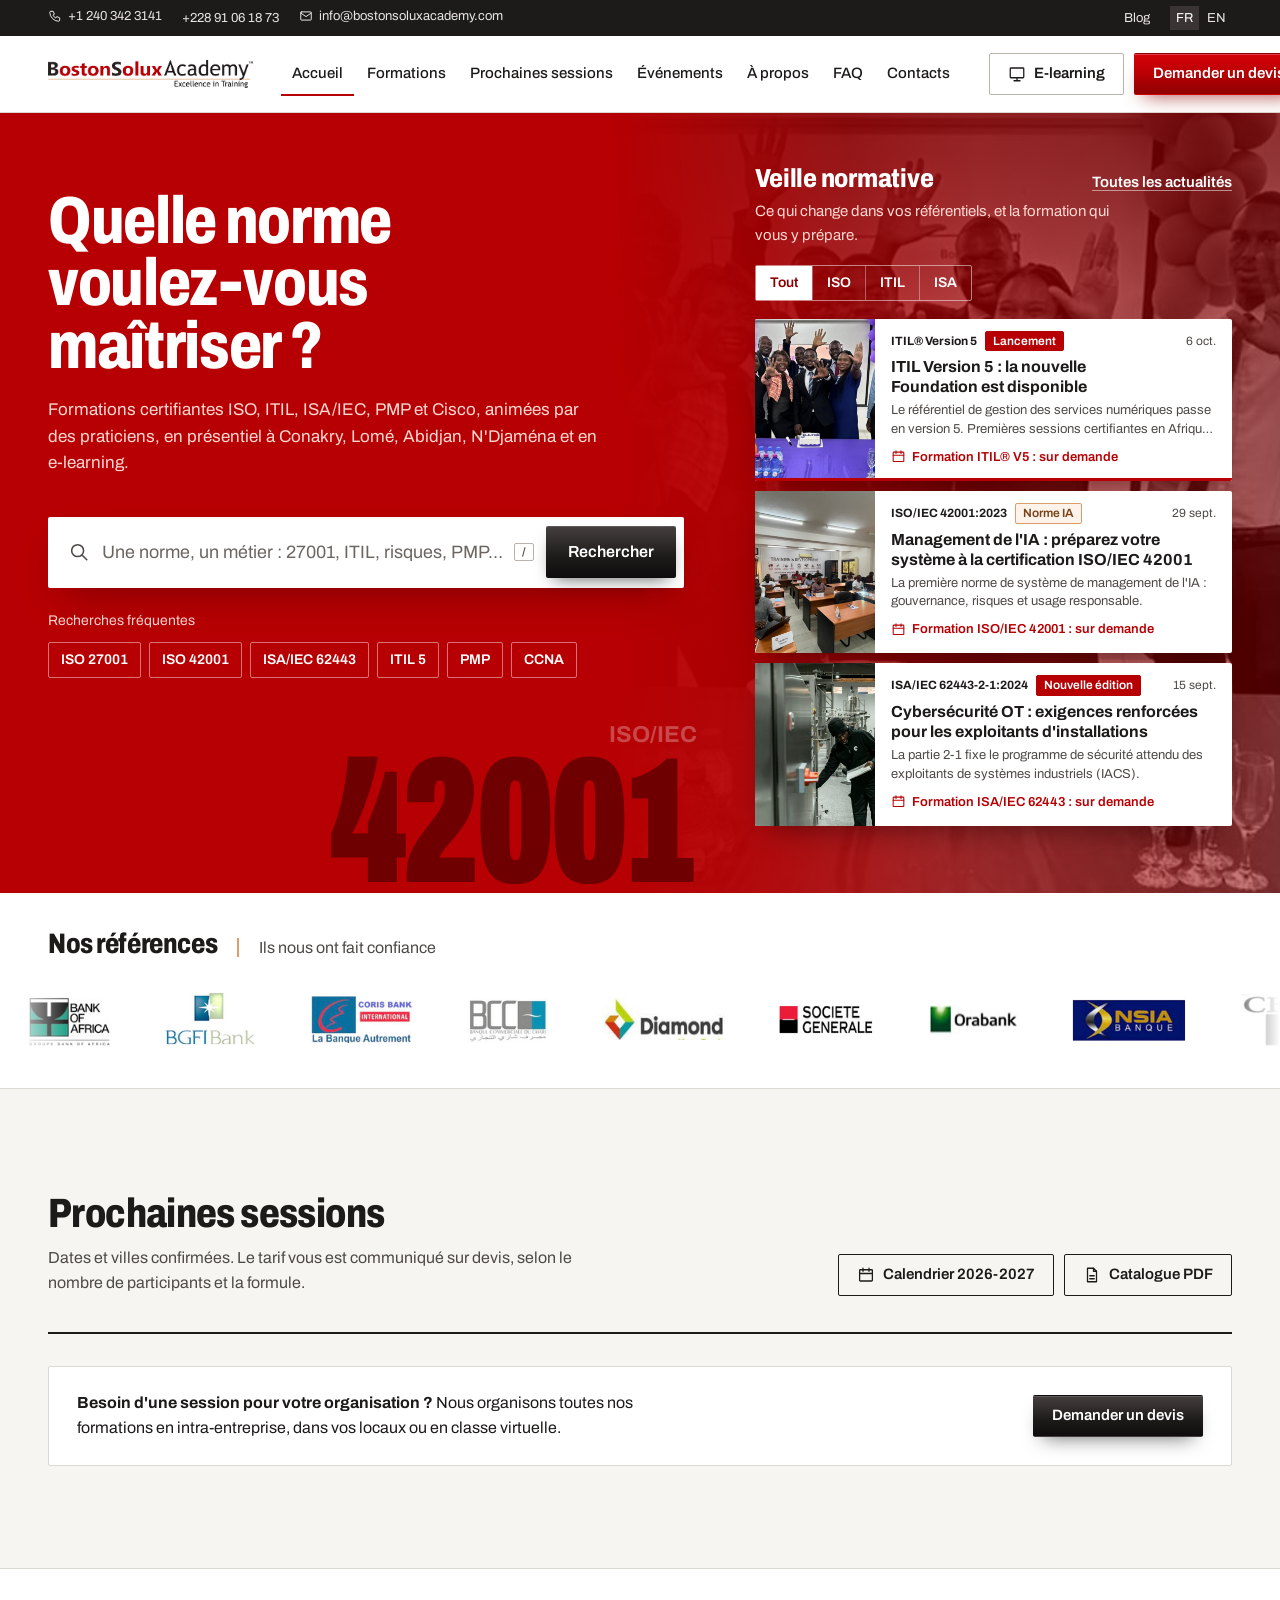
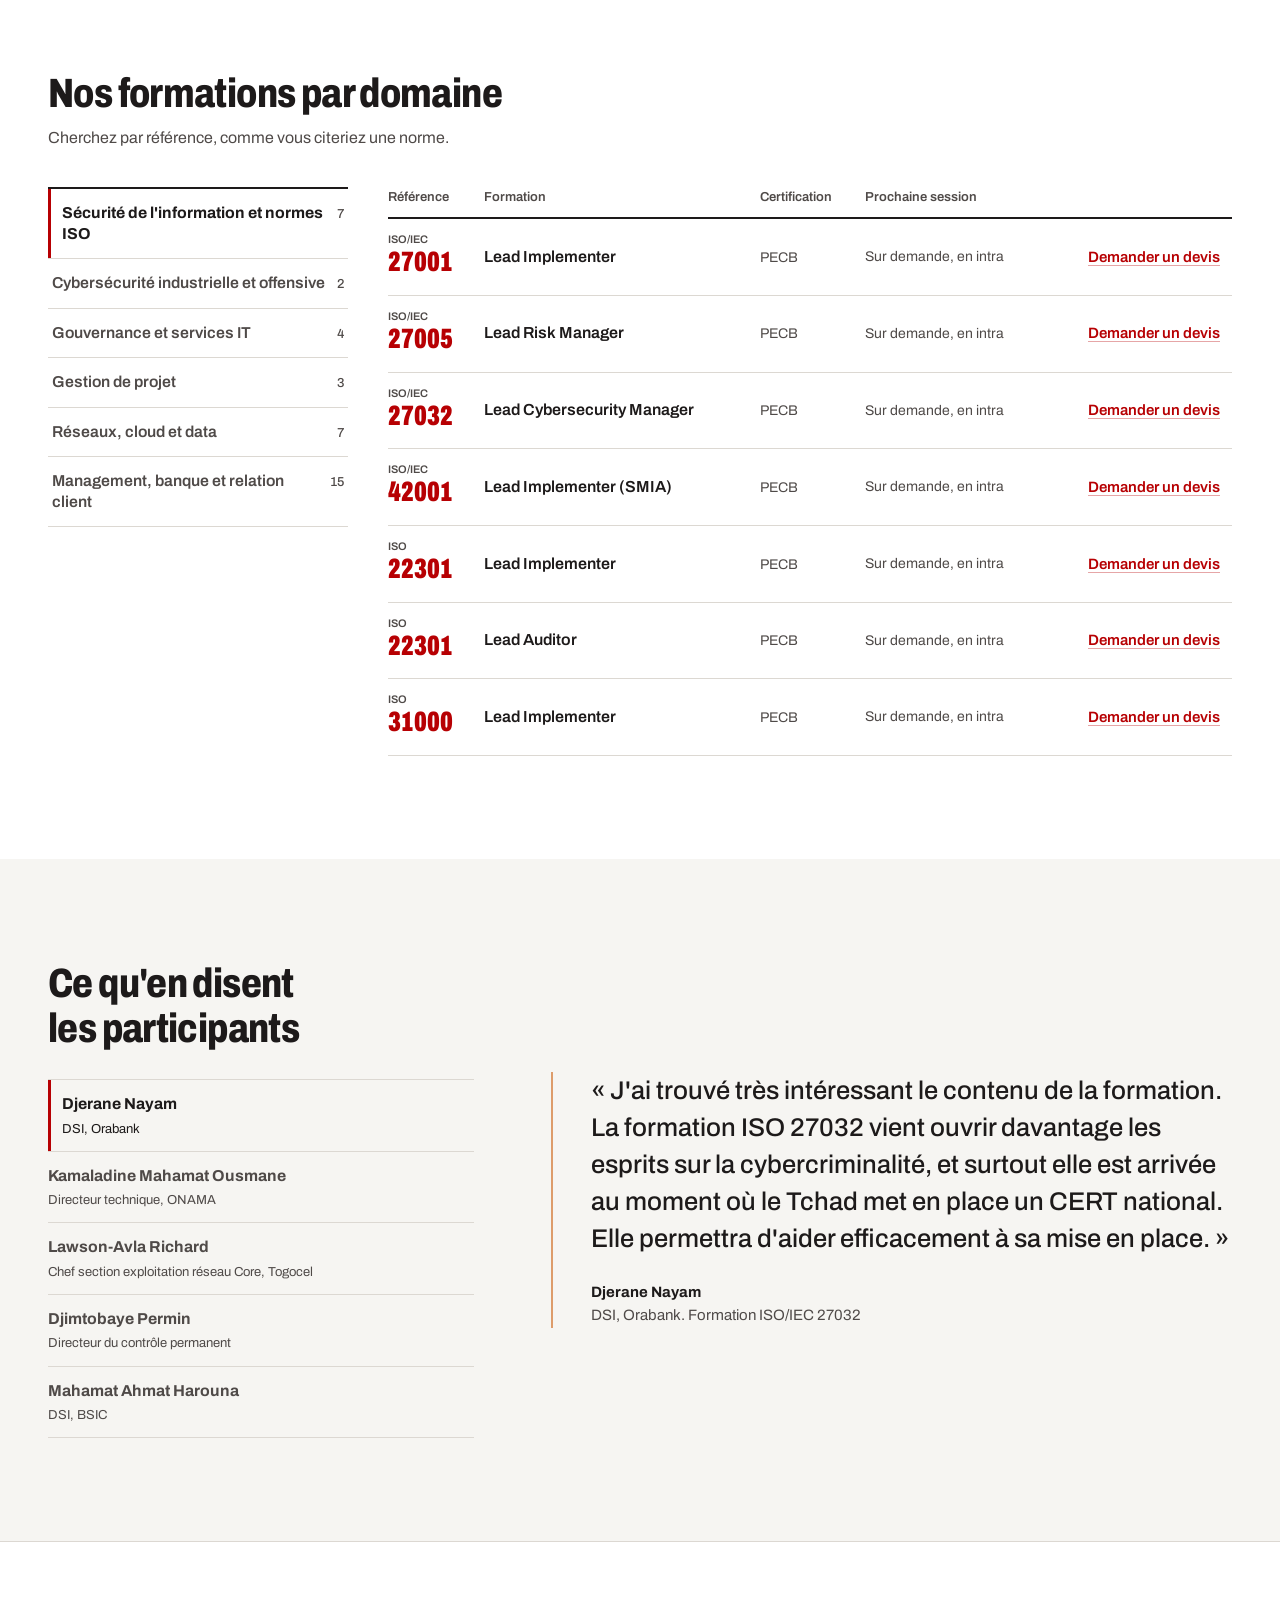
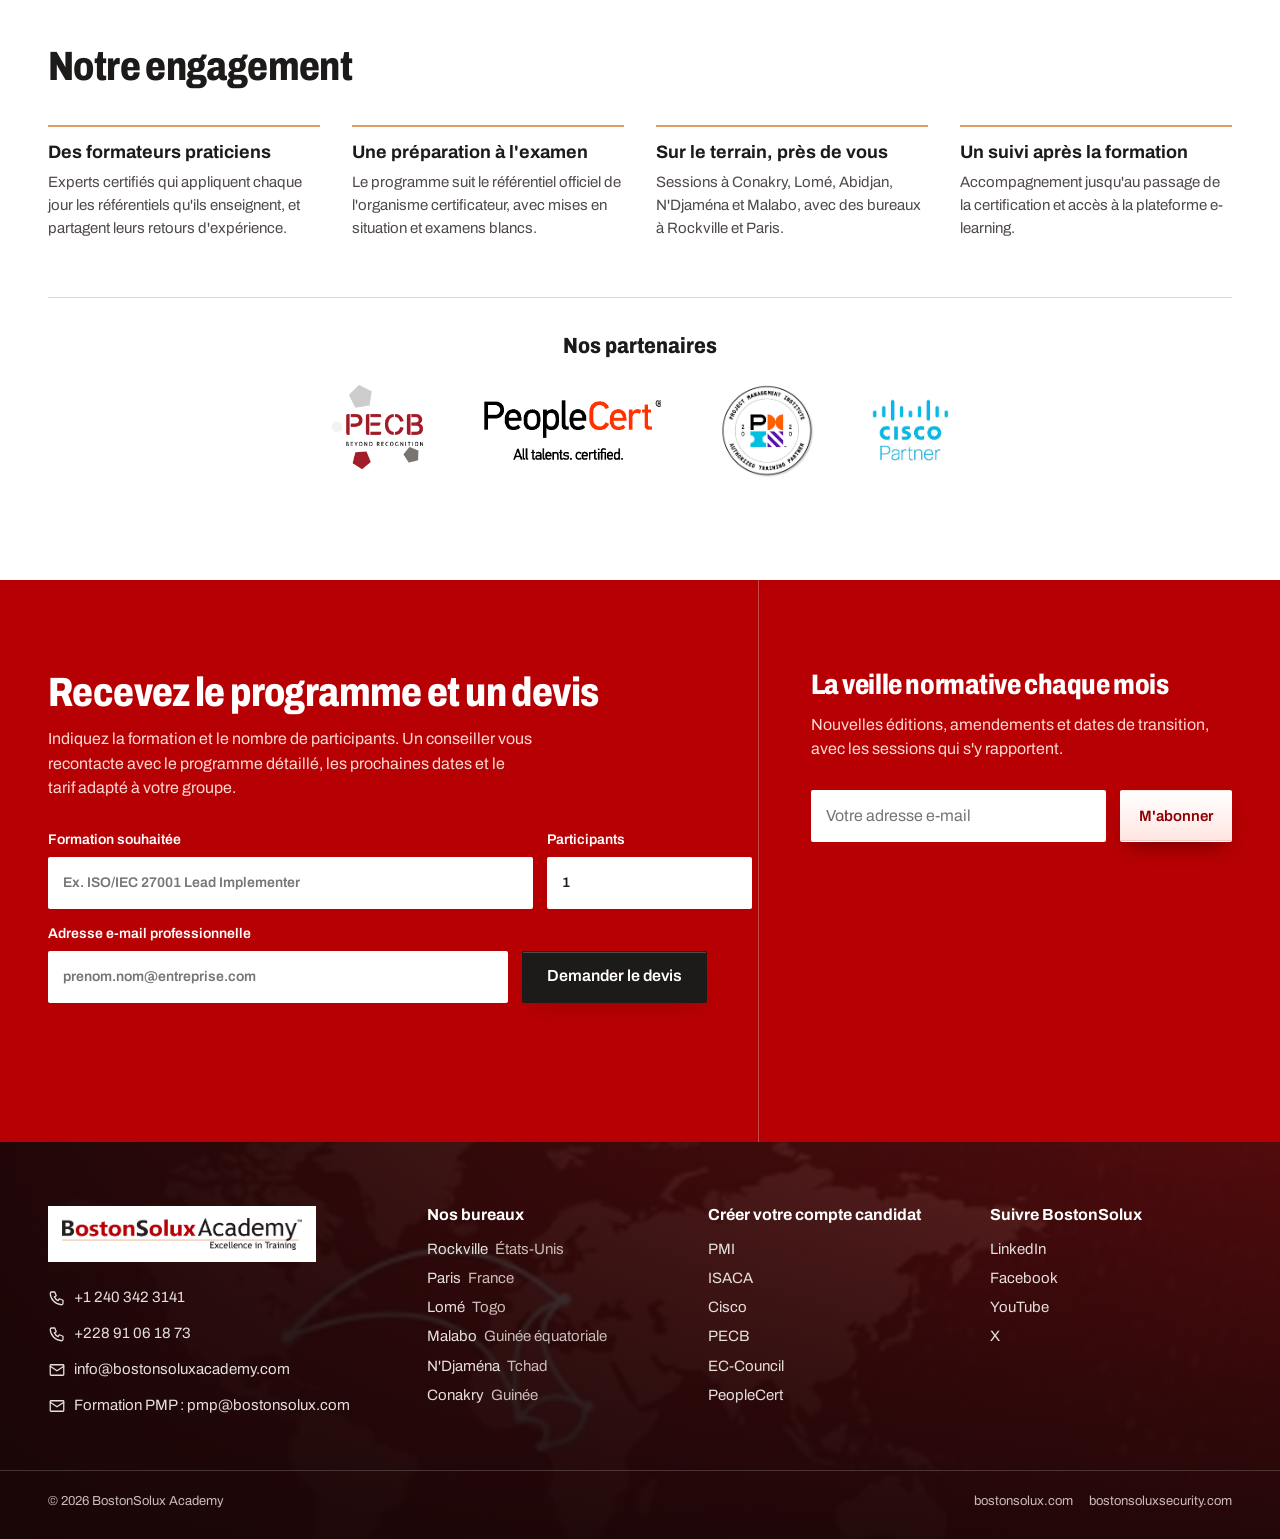
==== maquette/index.html @ f1ab89e7 "Premier commit" ====
<!doctype html>
<html lang="fr">
<head>
  <meta charset="utf-8">
  <meta name="viewport" content="width=device-width, initial-scale=1">
  <title>BostonSolux Academy | Formations certifiantes ISO, ITIL, ISA/IEC, PMP</title>
  <meta name="description" content="Formations certifiantes ISO, ITIL, ISA/IEC 62443, PMP et Cisco en présentiel à Conakry, Lomé, Abidjan, N'Djaména et en e-learning.">
  <link rel="preload" href="fonts/archivo-latin.woff2" as="font" type="font/woff2" crossorigin>
  <link rel="stylesheet" href="styles.css">
</head>
<body>
  <a class="skip" href="#contenu">Aller au contenu</a>

  <svg width="0" height="0" class="sr-only" aria-hidden="true">
    <symbol id="i-search" viewBox="0 0 24 24"><circle cx="10.5" cy="10.5" r="6.5"/><path d="m15.5 15.5 5 5"/></symbol>
    <symbol id="i-phone" viewBox="0 0 24 24"><path d="M5 4h4l2 5-2.5 1.5a11 11 0 0 0 5 5L15 13l5 2v4a2 2 0 0 1-2 2A16 16 0 0 1 3 6a2 2 0 0 1 2-2"/></symbol>
    <symbol id="i-mail" viewBox="0 0 24 24"><rect x="3" y="5" width="18" height="14" rx="1"/><path d="m3 7 9 6 9-6"/></symbol>
    <symbol id="i-pin" viewBox="0 0 24 24"><path d="M12 21s-7-6.2-7-11.5a7 7 0 0 1 14 0C19 14.8 12 21 12 21z"/><circle cx="12" cy="9.5" r="2.5"/></symbol>
    <symbol id="i-cal" viewBox="0 0 24 24"><rect x="3.5" y="5" width="17" height="15" rx="1"/><path d="M3.5 10h17M8 3v4M16 3v4"/></symbol>
    <symbol id="i-arrow" viewBox="0 0 24 24"><path d="M5 12h14M13 6l6 6-6 6"/></symbol>
    <symbol id="i-menu" viewBox="0 0 24 24"><path d="M4 7h16M4 12h16M4 17h16"/></symbol>
    <symbol id="i-close" viewBox="0 0 24 24"><path d="m6 6 12 12M18 6 6 18"/></symbol>
    <symbol id="i-file" viewBox="0 0 24 24"><path d="M6 3h8l4 4v14H6z"/><path d="M14 3v4h4M9 13h6M9 17h6"/></symbol>
    <symbol id="i-play" viewBox="0 0 24 24"><rect x="3" y="4" width="18" height="13" rx="1"/><path d="M8 21h8M12 17v4"/></symbol>
  </svg>

  <!-- Barre utilitaire -->
  <div class="utility">
    <div class="wrap utility__in">
      <ul class="utility__contacts">
        <li><a href="tel:+12403423141"><svg class="ic"><use href="#i-phone"/></svg>+1 240 342 3141</a></li>
        <li><a href="tel:+22891061873">+228 91 06 18 73</a></li>
        <li class="hide-sm"><a href="mailto:info@bostonsoluxacademy.com"><svg class="ic"><use href="#i-mail"/></svg>info@bostonsoluxacademy.com</a></li>
      </ul>
      <ul class="utility__links">
        <li><a href="https://bostonsoluxacademy.com/">Blog</a></li>
        <li class="lang"><a href="#" aria-current="true">FR</a><a href="#">EN</a></li>
      </ul>
    </div>
  </div>

  <!-- Navigation -->
  <header class="nav" id="nav">
    <div class="wrap nav__in">
      <a class="nav__logo" href="#"><img src="logo-bs-academy.png" alt="BostonSolux Academy, Excellence in Training" width="1114" height="150"></a>
      <nav aria-label="Navigation principale">
        <ul class="nav__menu" id="menu">
          <li><a href="#" aria-current="page">Accueil</a></li>
          <li><a href="#catalogue">Formations</a></li>
          <li><a href="#sessions">Prochaines sessions</a></li>
          <li><a href="#">Événements</a></li>
          <li><a href="#">À propos</a></li>
          <li><a href="#">FAQ</a></li>
          <li><a href="#contact">Contacts</a></li>
          <li class="nav__menu-extra"><a href="#">Plateforme e-learning</a></li>
        </ul>
      </nav>
      <div class="nav__actions">
        <a class="btn btn--ghost hide-md" href="#"><svg class="ic"><use href="#i-play"/></svg>E-learning</a>
        <a class="btn btn--red" href="#devis">Demander un devis</a>
        <button class="nav__burger" type="button" aria-expanded="false" aria-controls="menu" aria-label="Ouvrir le menu">
          <svg class="ic ic--lg"><use href="#i-menu"/></svg>
        </button>
      </div>
    </div>
  </header>

  <main id="contenu">
    <!-- En-tête : recherche + veille normative -->
    <section class="hero" aria-label="Rechercher une formation et actualités des normes">
      <div class="hero__search">
        <div class="hero__search-in">
          <h1>Quelle norme voulez‑vous maîtriser&nbsp;?</h1>
          <p class="hero__lede">Formations certifiantes ISO, ITIL, ISA/IEC, PMP et Cisco, animées par des praticiens, en présentiel à Conakry, Lomé, Abidjan, N'Djaména et en e-learning.</p>

          <form class="search" id="search" role="search" autocomplete="off">
            <label class="sr-only" for="q">Rechercher une formation</label>
            <div class="search__field">
              <svg class="ic search__icon"><use href="#i-search"/></svg>
              <input id="q" name="q" type="search" placeholder="Une norme, un métier : 27001, ITIL, risques, PMP…"
                role="combobox" aria-expanded="false" aria-controls="results" aria-autocomplete="list">
              <kbd class="search__kbd hide-sm" aria-hidden="true">/</kbd>
              <button class="search__go" type="submit">Rechercher</button>
            </div>
            <div class="search__panel" id="results-panel" hidden>
              <p class="search__count" id="results-count" aria-live="polite"></p>
              <ul class="search__results" id="results" role="listbox" aria-label="Formations correspondantes"></ul>
            </div>
          </form>

          <div class="hero__chips">
            <p id="chips-label">Recherches fréquentes</p>
            <ul aria-labelledby="chips-label">
              <li><button type="button" data-q="27001">ISO 27001</button></li>
              <li><button type="button" data-q="42001">ISO 42001</button></li>
              <li><button type="button" data-q="62443">ISA/IEC 62443</button></li>
              <li><button type="button" data-q="ITIL">ITIL 5</button></li>
              <li><button type="button" data-q="PMP">PMP</button></li>
              <li><button type="button" data-q="CCNA">CCNA</button></li>
            </ul>
          </div>
        </div>
        <div class="hero__ref" aria-hidden="true">
          <span class="hero__ref-pre" id="ref-pre">ISO/IEC</span>
          <span class="hero__ref-num" id="ref-num">42001</span>
        </div>
      </div>

      <aside class="veille" aria-labelledby="veille-title">
        <div class="veille__media" id="veille-media" aria-hidden="true"></div>
        <div class="veille__head">
          <h2 id="veille-title">Veille normative</h2>
          <a class="link" href="#">Toutes les actualités</a>
        </div>
        <p class="veille__intro">Ce qui change dans vos référentiels, et la formation qui vous y prépare.</p>
        <div class="seg" role="tablist" aria-label="Filtrer les actualités">
          <button role="tab" aria-selected="true" data-f="all">Tout</button>
          <button role="tab" aria-selected="false" data-f="iso">ISO</button>
          <button role="tab" aria-selected="false" data-f="itil">ITIL</button>
          <button role="tab" aria-selected="false" data-f="isa">ISA</button>
        </div>
        <ol class="veille__list" id="veille-list"></ol>
      </aside>
    </section>

    <!-- Nos références -->
    <section class="refs" aria-labelledby="refs-title">
      <div class="wrap refs__head">
        <h2 id="refs-title">Nos références</h2>
        <p>Ils nous ont fait confiance</p>
      </div>
      <div class="marquee" id="refs-marquee">
        <ul class="marquee__row" aria-label="Entreprises et institutions clientes"></ul>
      </div>
    </section>

    <!-- Prochaines sessions -->
    <section class="sessions" id="sessions" aria-labelledby="sessions-title">
      <div class="wrap">
        <div class="section-head">
          <div>
            <h2 id="sessions-title">Prochaines sessions</h2>
            <p>Dates et villes confirmées. Le tarif vous est communiqué sur devis, selon le nombre de participants et la formule.</p>
          </div>
          <div class="section-head__actions">
            <a class="btn btn--line" href="#"><svg class="ic"><use href="#i-cal"/></svg>Calendrier 2026-2027</a>
            <a class="btn btn--line" href="#"><svg class="ic"><use href="#i-file"/></svg>Catalogue PDF</a>
          </div>
        </div>
        <ol class="session-list" id="session-list"></ol>
        <div class="intra">
          <p><strong>Besoin d'une session pour votre organisation&nbsp;?</strong> Nous organisons toutes nos formations en intra-entreprise, dans vos locaux ou en classe virtuelle.</p>
          <a class="btn btn--ink" href="#devis">Demander un devis</a>
        </div>
      </div>
    </section>

    <!-- Catalogue -->
    <section class="catalogue" id="catalogue" aria-labelledby="catalogue-title">
      <div class="wrap">
        <div class="section-head">
          <div>
            <h2 id="catalogue-title">Nos formations par domaine</h2>
            <p>Cherchez par référence, comme vous citeriez une norme.</p>
          </div>
        </div>
        <div class="cat">
          <div class="cat__tabs" role="tablist" aria-label="Domaines de formation" id="cat-tabs"></div>
          <div class="cat__panel" role="tabpanel" id="cat-panel" tabindex="-1">
            <table class="cat__table">
              <caption class="sr-only" id="cat-caption"></caption>
              <thead>
                <tr><th scope="col">Référence</th><th scope="col">Formation</th><th scope="col" class="hide-sm">Certification</th><th scope="col">Prochaine session</th><th scope="col"><span class="sr-only">Action</span></th></tr>
              </thead>
              <tbody id="cat-body"></tbody>
            </table>
          </div>
        </div>
      </div>
    </section>

    <!-- Témoignages -->
    <section class="voices" aria-labelledby="voices-title">
      <div class="wrap voices__in">
        <div class="voices__side">
          <h2 id="voices-title">Ce qu'en disent les participants</h2>
          <ul class="voices__names" role="tablist" aria-label="Participants" id="voices-names"></ul>
        </div>
        <figure class="voices__quote" id="voices-quote" role="tabpanel" aria-live="polite"></figure>
      </div>
    </section>

    <!-- Engagements -->
    <section class="commit" aria-labelledby="commit-title">
      <div class="wrap commit__in">
        <h2 id="commit-title">Notre engagement</h2>
        <div class="commit__grid">
          <div><h3>Des formateurs praticiens</h3><p>Experts certifiés qui appliquent chaque jour les référentiels qu'ils enseignent, et partagent leurs retours d'expérience.</p></div>
          <div><h3>Une préparation à l'examen</h3><p>Le programme suit le référentiel officiel de l'organisme certificateur, avec mises en situation et examens blancs.</p></div>
          <div><h3>Sur le terrain, près de vous</h3><p>Sessions à Conakry, Lomé, Abidjan, N'Djaména et Malabo, avec des bureaux à Rockville et Paris.</p></div>
          <div><h3>Un suivi après la formation</h3><p>Accompagnement jusqu'au passage de la certification et accès à la plateforme e-learning.</p></div>
        </div>
        <div class="partners">
          <h3>Nos partenaires</h3>
          <ul class="partners__list" id="partners-list"></ul>
        </div>
      </div>
    </section>

    <!-- Devis + newsletter -->
    <section class="cta" id="devis" aria-labelledby="cta-title">
      <div class="wrap cta__in">
        <div class="cta__devis">
          <h2 id="cta-title">Recevez le programme et un devis</h2>
          <p>Indiquez la formation et le nombre de participants. Un conseiller vous recontacte avec le programme détaillé, les prochaines dates et le tarif adapté à votre groupe.</p>
          <form class="form" id="devis-form" novalidate>
            <div class="form__row">
              <label>Formation souhaitée<input name="formation" id="devis-formation" required placeholder="Ex. ISO/IEC 27001 Lead Implementer"></label>
              <label>Participants<input name="nb" type="number" min="1" value="1" inputmode="numeric"></label>
            </div>
            <div class="form__row">
              <label>Adresse e-mail professionnelle<input name="email" type="email" required placeholder="prenom.nom@entreprise.com"></label>
              <button class="btn btn--red btn--lg" type="submit">Demander le devis</button>
            </div>
            <p class="form__msg" role="status" aria-live="polite"></p>
          </form>
        </div>
        <div class="cta__news">
          <h2>La veille normative chaque mois</h2>
          <p>Nouvelles éditions, amendements et dates de transition, avec les sessions qui s'y rapportent.</p>
          <form class="form form--inline" id="news-form" novalidate>
            <label class="sr-only" for="news-email">Adresse e-mail</label>
            <input id="news-email" type="email" required placeholder="Votre adresse e-mail">
            <button class="btn btn--light" type="submit">M'abonner</button>
            <p class="form__msg" role="status" aria-live="polite"></p>
          </form>
        </div>
      </div>
    </section>
  </main>

  <footer class="foot" id="contact">
    <div class="wrap foot__in">
      <div class="foot__brand">
        <img src="logo-bs-academy.png" alt="BostonSolux Academy" width="1114" height="150">
        <ul class="foot__contact">
          <li><a href="tel:+12403423141"><svg class="ic"><use href="#i-phone"/></svg>+1 240 342 3141</a></li>
          <li><a href="tel:+22891061873"><svg class="ic"><use href="#i-phone"/></svg>+228 91 06 18 73</a></li>
          <li><a href="mailto:info@bostonsoluxacademy.com"><svg class="ic"><use href="#i-mail"/></svg>info@bostonsoluxacademy.com</a></li>
          <li><a href="mailto:pmp@bostonsolux.com"><svg class="ic"><use href="#i-mail"/></svg>Formation PMP : pmp@bostonsolux.com</a></li>
        </ul>
      </div>
      <div>
        <h3>Nos bureaux</h3>
        <ul class="foot__offices">
          <li>Rockville <span>États-Unis</span></li>
          <li>Paris <span>France</span></li>
          <li>Lomé <span>Togo</span></li>
          <li>Malabo <span>Guinée équatoriale</span></li>
          <li>N'Djaména <span>Tchad</span></li>
          <li>Conakry <span>Guinée</span></li>
        </ul>
      </div>
      <div>
        <h3>Créer votre compte candidat</h3>
        <ul class="foot__links">
          <li><a href="#">PMI</a></li><li><a href="#">ISACA</a></li><li><a href="#">Cisco</a></li>
          <li><a href="#">PECB</a></li><li><a href="#">EC-Council</a></li><li><a href="#">PeopleCert</a></li>
        </ul>
      </div>
      <div>
        <h3>Suivre BostonSolux</h3>
        <ul class="foot__links">
          <li><a href="#">LinkedIn</a></li><li><a href="#">Facebook</a></li><li><a href="#">YouTube</a></li><li><a href="#">X</a></li>
        </ul>
      </div>
    </div>
    <div class="wrap foot__legal">
      <p>© 2026 BostonSolux Academy</p>
      <p><a href="https://www.bostonsolux.com">bostonsolux.com</a> <a href="https://www.bostonsoluxsecurity.com">bostonsoluxsecurity.com</a></p>
    </div>
  </footer>

  <script src="data.js"></script>
  <script src="app.js"></script>
</body>
</html>
---- maquette/styles.css ----
@font-face {
  font-family: "Archivo";
  src: url("fonts/archivo-latin.woff2") format("woff2");
  font-weight: 100 900;
  font-stretch: 62% 125%;
  font-display: swap;
  unicode-range: U+0000-00FF, U+0131, U+0152-0153, U+02BB-02BC, U+02C6, U+02DA, U+02DC, U+0304, U+0308, U+0329, U+2000-206F, U+20AC, U+2122, U+2191, U+2193, U+2212, U+2215, U+FEFF, U+FFFD;
}
@font-face {
  font-family: "Archivo";
  src: url("fonts/archivo-latin-ext.woff2") format("woff2");
  font-weight: 100 900;
  font-stretch: 62% 125%;
  font-display: swap;
  unicode-range: U+0100-02BA, U+02BD-02C5, U+02C7-02CC, U+02CE-02D7, U+02DD-02FF, U+0304, U+0308, U+0329, U+1D00-1DBF, U+1E00-1E9F, U+1EF2-1EFF, U+2020, U+20A0-20AB, U+20AD-20C0, U+2113, U+2C60-2C7F, U+A720-A7FF;
}

:root {
  /* Couleurs du logo */
  --red: #b70003;
  --red-deep: #8f0002;
  --red-ink: #6e0002;
  --ochre: #dd9c6b;
  --ink: #1d1a1a;
  --ink-2: #4f4a48;
  --paper: #f6f5f2;
  --white: #ffffff;
  --rule: #dcd8d2;
  --rule-strong: #b9b3ab;
  --on-red: #ffffff;
  --on-red-2: #ffd8d2;

  --font: "Archivo", "Segoe UI", system-ui, sans-serif;
  --gutter: clamp(16px, 4vw, 48px);
  --max: 1320px;
  --side: max(var(--gutter), calc((100vw - var(--max)) / 2));

  --ease-out: cubic-bezier(0.23, 1, 0.32, 1);
  --radius: 2px;
}

*, *::before, *::after { box-sizing: border-box; }
html { -webkit-text-size-adjust: 100%; scroll-behavior: smooth; scroll-padding-top: 88px; }
body {
  margin: 0;
  font-family: var(--font);
  font-size: 1rem;
  line-height: 1.55;
  color: var(--ink);
  background: var(--paper);
  font-variant-numeric: lining-nums;
}
img { max-width: 100%; height: auto; display: block; }
a { color: inherit; text-underline-offset: 0.2em; text-decoration-thickness: 1px; }
button, input { font: inherit; color: inherit; }
h1, h2, h3 { margin: 0; line-height: 1.1; text-wrap: balance; }
p { margin: 0; }
ul, ol { list-style: none; margin: 0; padding: 0; }
::selection { background: var(--red); color: var(--white); }
:focus-visible { outline: 2px solid var(--red); outline-offset: 2px; }
html { scrollbar-color: var(--rule-strong) var(--paper); }

.sr-only { position: absolute !important; width: 1px; height: 1px; overflow: hidden; clip: rect(0 0 0 0); white-space: nowrap; }
.skip { position: absolute; left: 8px; top: -60px; z-index: 50; background: var(--ink); color: var(--white); padding: 10px 14px; }
.skip:focus { top: 8px; }
.wrap { width: 100%; max-width: calc(var(--max) + 2 * var(--gutter)); margin: 0 auto; padding: 0 var(--gutter); }

.ic { width: 18px; height: 18px; flex: none; fill: none; stroke: currentColor; stroke-width: 1.7; stroke-linecap: round; stroke-linejoin: round; }
.ic--lg { width: 24px; height: 24px; }

/* Boutons */
.btn {
  display: inline-flex; align-items: center; justify-content: center; gap: 8px;
  min-height: 42px; padding: 0 18px;
  border: 1px solid transparent; border-radius: var(--radius);
  font-weight: 600; font-size: 0.9375rem; text-decoration: none; white-space: nowrap; cursor: pointer;
  transition: background-color 160ms ease, border-color 160ms ease, color 160ms ease, box-shadow 200ms ease, transform 140ms var(--ease-out);
}
.btn:active { transform: scale(0.97); }
.btn--red {
  background: linear-gradient(180deg, #d6020b 0%, var(--red) 52%, var(--red-deep) 100%); color: var(--white);
  box-shadow: 0 10px 20px -10px rgba(143, 0, 2, 0.75), inset 0 1px 0 rgba(255, 255, 255, 0.22);
  text-shadow: 0 1px 0 rgba(80, 0, 0, 0.35);
}
.btn--ink {
  background: linear-gradient(180deg, #45403f 0%, var(--ink) 60%, #0e0c0c 100%); color: var(--white);
  box-shadow: 0 10px 20px -10px rgba(0, 0, 0, 0.6), inset 0 1px 0 rgba(255, 255, 255, 0.14);
}
.btn--ghost { border-color: var(--rule-strong); }
.btn--line { border-color: var(--ink); }
.btn--light {
  background: linear-gradient(180deg, #ffffff 0%, #ffe6e2 100%); color: var(--red-deep);
  box-shadow: 0 10px 22px -10px rgba(50, 0, 0, 0.7), inset 0 -1px 0 rgba(143, 0, 2, 0.12);
}
.btn--lg { min-height: 52px; padding: 0 24px; font-size: 1rem; }
@media (hover: hover) and (pointer: fine) {
  .btn--red:hover { background: linear-gradient(180deg, #e3101a 0%, #c40005 52%, var(--red-deep) 100%); box-shadow: 0 14px 26px -10px rgba(143, 0, 2, 0.85), inset 0 1px 0 rgba(255, 255, 255, 0.25); }
  .btn--ink:hover { background: linear-gradient(180deg, #57514f 0%, #2a2525 60%, #0e0c0c 100%); box-shadow: 0 14px 26px -10px rgba(0, 0, 0, 0.7), inset 0 1px 0 rgba(255, 255, 255, 0.16); }
  .btn--ghost:hover, .btn--line:hover { border-color: var(--ink); background: var(--white); }
  .btn--light:hover { background: linear-gradient(180deg, #ffffff 0%, #ffd3cc 100%); }
}
.link { font-weight: 600; font-size: 0.9375rem; color: var(--red); text-decoration: underline; text-decoration-color: color-mix(in srgb, var(--red) 35%, transparent); }
.link:hover { text-decoration-color: currentColor; }

/* Barre utilitaire */
.utility { background: var(--ink); color: #e9e5e2; font-size: 0.8125rem; }
.utility__in { display: flex; justify-content: space-between; gap: 16px; min-height: 36px; align-items: center; }
.utility ul { display: flex; gap: 20px; align-items: center; }
.utility a { display: inline-flex; gap: 6px; align-items: center; text-decoration: none; }
.utility a:hover { color: var(--white); text-decoration: underline; }
.utility .ic { width: 14px; height: 14px; }
.lang { display: flex; gap: 2px; }
.lang a { padding: 2px 6px; }
.lang a[aria-current] { background: #3a3534; color: var(--white); }

/* Navigation */
.nav { position: sticky; top: 0; z-index: 30; background: var(--white); border-bottom: 1px solid var(--rule); }
.nav__in { display: flex; align-items: center; gap: 28px; min-height: 76px; }
.nav__logo { flex: none; }
.nav__logo img { width: clamp(170px, 16vw, 236px); }
.nav nav { margin-right: auto; }
.nav__menu { display: flex; gap: 2px; }
.nav__menu a { display: block; white-space: nowrap; padding: 10px 11px; font-weight: 500; font-size: 0.9375rem; text-decoration: none; border-radius: var(--radius); }
.nav__menu a:hover { background: var(--paper); }
.nav__menu a[aria-current] { box-shadow: inset 0 -2px 0 var(--red); border-radius: 0; }
.nav__menu-extra { display: none; }
.nav__actions { display: flex; gap: 10px; align-items: center; }
.nav__burger { display: none; background: none; border: 0; padding: 8px; cursor: pointer; }

/* ===== En-tête : recherche + veille ===== */
.hero {
  position: relative; isolation: isolate;
  display: grid;
  grid-template-columns: minmax(0, 1.35fr) minmax(0, 1fr);
  min-height: min(calc(100svh - 112px), 780px);
  background: var(--red);
}
.hero__search {
  position: relative; z-index: 3;
  color: var(--on-red);
  padding: clamp(40px, 6vw, 80px) clamp(24px, 4vw, 64px) clamp(120px, 14vw, 200px) var(--side);
}
.hero__search-in { position: relative; z-index: 2; max-width: 760px; }
.hero h1 {
  font-size: clamp(2.5rem, 5.2vw, 5rem);
  font-stretch: 78%;
  font-weight: 800;
  line-height: 0.94;
  letter-spacing: -0.02em;
  max-width: 12ch;
}
.hero__lede { margin-top: 20px; max-width: 56ch; font-size: 1.0625rem; color: var(--on-red-2); }

/* Recherche */
.search { position: relative; margin-top: clamp(28px, 3.5vw, 40px); }
.search__field {
  display: flex; align-items: center; gap: 12px;
  background: var(--white); color: var(--ink);
  padding: 8px 8px 8px 20px; border-radius: var(--radius);
  box-shadow: 0 18px 40px -18px rgba(60, 0, 0, 0.55);
}
.search__field:focus-within { outline: 3px solid var(--ochre); outline-offset: 0; }
.search__icon { width: 22px; height: 22px; color: var(--ink-2); }
.search input {
  flex: 1; min-width: 0; border: 0; outline: 0; background: transparent;
  font-size: clamp(1rem, 1.4vw, 1.1875rem); padding: 14px 0;
  caret-color: var(--red);
}
.search input::placeholder { color: #6c6562; }
.search input::-webkit-search-cancel-button { display: none; }
.search__kbd { font: 600 0.75rem var(--font); color: var(--ink-2); border: 1px solid var(--rule-strong); border-radius: 2px; padding: 1px 7px; }
.search__go {
  border: 0; cursor: pointer; color: var(--white);
  background: linear-gradient(180deg, #45403f 0%, var(--ink) 60%, #0e0c0c 100%);
  box-shadow: 0 8px 18px -8px rgba(0, 0, 0, 0.65), inset 0 1px 0 rgba(255, 255, 255, 0.14);
  font-weight: 600; padding: 0 22px; min-height: 52px; border-radius: var(--radius);
  transition: transform 140ms var(--ease-out), background-color 160ms ease;
}
.search__go:hover { background: linear-gradient(180deg, #57514f 0%, #2a2525 60%, #0e0c0c 100%); }
.search__go:active { transform: scale(0.97); }

.search__panel {
  position: absolute; left: 0; right: 0; top: calc(100% + 6px); z-index: 20;
  background: var(--white); color: var(--ink); border-radius: var(--radius);
  box-shadow: 0 24px 48px -16px rgba(30, 0, 0, 0.45);
  max-height: min(420px, 60vh); overflow: auto;
  transform-origin: top center;
  transition: opacity 160ms var(--ease-out), transform 160ms var(--ease-out);
}
@starting-style { .search__panel { opacity: 0; transform: translateY(-4px) scale(0.99); } }
.search__count { padding: 12px 18px 8px; font-size: 0.8125rem; color: var(--ink-2); border-bottom: 1px solid var(--rule); }
.search__results li { border-bottom: 1px solid var(--rule); }
.search__results li:last-child { border-bottom: 0; }
.result {
  display: grid; grid-template-columns: 92px 1fr auto; gap: 4px 16px; align-items: center;
  padding: 12px 18px; cursor: pointer; text-decoration: none;
}
.result[aria-selected="true"] { background: var(--paper); box-shadow: inset 3px 0 0 var(--red); }
.result__code { font-stretch: 70%; font-weight: 800; font-size: 1.375rem; line-height: 1; color: var(--red); font-variant-numeric: tabular-nums; }
.result__code small { display: block; font-stretch: 100%; font-size: 0.6875rem; font-weight: 600; color: var(--ink-2); margin-bottom: 3px; }
.result__title { font-weight: 600; line-height: 1.3; }
.result__title mark { background: #fbe3c9; color: inherit; }
.result__meta { grid-column: 2; font-size: 0.8125rem; color: var(--ink-2); }
.result__next { grid-column: 3; grid-row: 1 / span 2; font-size: 0.8125rem; text-align: right; color: var(--ink); white-space: nowrap; }
.result__next strong { display: block; color: var(--red); font-weight: 700; }
.search__empty { padding: 18px; }
.search__empty p + p { margin-top: 6px; color: var(--ink-2); font-size: 0.9375rem; }

.hero__chips { margin-top: 22px; display: flex; flex-wrap: wrap; gap: 10px 14px; align-items: center; }
.hero__chips p { font-size: 0.875rem; color: var(--on-red-2); }
.hero__chips ul { display: flex; flex-wrap: wrap; gap: 8px; }
.hero__chips button {
  background: transparent; color: var(--on-red); cursor: pointer;
  border: 1px solid rgba(255, 255, 255, 0.45); border-radius: var(--radius);
  padding: 6px 12px; font-size: 0.875rem; font-weight: 600;
  transition: background-color 160ms ease, border-color 160ms ease, transform 140ms var(--ease-out);
}
.hero__chips button:hover { background: rgba(255, 255, 255, 0.12); border-color: var(--white); }
.hero__chips button:active { transform: scale(0.97); }

/* Référence géante : la signature */
.hero__ref {
  position: absolute; z-index: 1; right: clamp(12px, 3vw, 48px); bottom: 0;
  display: flex; flex-direction: column; align-items: flex-end;
  color: var(--red-ink); pointer-events: none; user-select: none;
  line-height: 0.78;
  overflow: hidden;
}
.hero__ref-pre { font-weight: 700; font-size: clamp(1rem, 1.8vw, 1.75rem); font-stretch: 100%; margin-bottom: 0.4em; color: rgba(255,255,255,0.28); }
.hero__ref-num {
  font-weight: 900; font-stretch: 62%;
  font-size: clamp(6.5rem, 14vw, 14rem);
  letter-spacing: -0.03em;
  font-variant-numeric: tabular-nums;
  clip-path: inset(0 0 0 0);
}
.hero__ref-num.is-swapping { animation: refIn 420ms var(--ease-out); }
.hero__ref.is-intro .hero__ref-num { animation: refIn 900ms var(--ease-out) 150ms both; }
@keyframes refIn {
  from { clip-path: inset(100% 0 0 0); transform: translateY(12%); }
  to { clip-path: inset(0 0 0 0); transform: none; }
}

/* Veille normative : actualités en images, fondues dans le rouge de la recherche */
.veille {
  position: relative;
  padding: clamp(32px, 4vw, 56px) var(--side) 40px clamp(8px, 1.5vw, 24px);
  display: flex; flex-direction: column; min-width: 0;
  color: var(--on-red);
}
.veille > :not(.veille__media) { position: relative; z-index: 1; }
.veille__media { position: absolute; z-index: 0; top: 0; bottom: 0; right: 0; left: -45%; overflow: hidden; pointer-events: none; }
.veille__media img {
  position: absolute; inset: 0; width: 100%; height: 100%; object-fit: cover;
  opacity: 0; transition: opacity 700ms ease;
  filter: grayscale(1) contrast(1.08);
}
.veille__media img.is-on { opacity: 1; }
.veille__media::before {
  content: ""; position: absolute; inset: 0; z-index: 2;
  background: linear-gradient(180deg, rgba(110, 0, 2, 0.6) 0%, rgba(110, 0, 2, 0) 40%);
  -webkit-mask-image: linear-gradient(90deg, transparent 15%, #000 45%);
  mask-image: linear-gradient(90deg, transparent 15%, #000 45%);
}
.veille__media::after {
  content: ""; position: absolute; inset: 0; z-index: 1;
  background:
    linear-gradient(90deg, var(--red) 0%, var(--red) 16%, rgba(183, 0, 3, 0.9) 36%, rgba(183, 0, 3, 0.62) 62%, rgba(143, 0, 2, 0.52) 100%);
}
.veille__head { display: flex; justify-content: space-between; align-items: baseline; gap: 12px; flex-wrap: wrap; }
.veille h2 { font-size: 1.625rem; font-stretch: 85%; font-weight: 800; letter-spacing: -0.01em; color: var(--white); }
.veille .link { color: var(--white); text-decoration-color: rgba(255, 255, 255, 0.5); }
.veille__intro { margin-top: 6px; color: var(--on-red-2); font-size: 0.9375rem; max-width: 42ch; }

.seg { display: inline-flex; margin-top: 18px; border: 1px solid rgba(255, 255, 255, 0.5); border-radius: var(--radius); align-self: flex-start; }
.seg button { border: 0; background: none; padding: 6px 14px; font-size: 0.875rem; font-weight: 600; cursor: pointer; color: var(--white); transition: background-color 160ms ease; }
.seg button + button { border-left: 1px solid rgba(255, 255, 255, 0.35); }
.seg button[aria-selected="true"] { background: var(--white); color: var(--red-deep); }
.seg button:not([aria-selected="true"]):hover { background: rgba(255, 255, 255, 0.14); }

.veille__list { margin-top: 18px; display: grid; gap: 10px; }
.news {
  position: relative; display: grid; grid-template-columns: 120px minmax(0, 1fr);
  background: var(--white); color: var(--ink); border-radius: var(--radius); overflow: hidden;
  box-shadow: 0 14px 30px -14px rgba(40, 0, 0, 0.65);
  transition: transform 200ms var(--ease-out), box-shadow 200ms var(--ease-out);
}
.news__img { width: 100%; height: 100%; min-height: 124px; object-fit: cover; background: var(--red-deep); }
.news__body { padding: 12px 16px 14px; min-width: 0; }
.news__top { display: flex; align-items: center; gap: 8px; flex-wrap: wrap; font-size: 0.75rem; }
.news__ref { font-weight: 700; font-variant-numeric: tabular-nums; }
.news__status { padding: 0 7px; border: 1px solid var(--ochre); background: #fdf3ea; color: #7a4317; border-radius: 2px; font-weight: 600; }
.news__status[data-k="Nouvelle édition"], .news__status[data-k="Lancement"] { border-color: var(--red); background: var(--red); color: var(--white); }
.news time { margin-left: auto; color: var(--ink-2); }
.news h3 { margin-top: 6px; font-size: 1rem; font-weight: 700; line-height: 1.25; }
.news h3 a { text-decoration: none; }
.news h3 a::after { content: ""; position: absolute; inset: 0; z-index: 1; }
.news h3 a:focus-visible { outline: none; }
.news:focus-within { outline: 2px solid var(--white); outline-offset: 2px; }
.news p { margin-top: 4px; font-size: 0.8125rem; line-height: 1.45; color: var(--ink-2); display: -webkit-box; -webkit-line-clamp: 2; -webkit-box-orient: vertical; overflow: hidden; }
.news__course { margin-top: 8px; display: flex; align-items: center; gap: 6px; font-size: 0.8125rem; font-weight: 600; color: var(--red); }
.news__course .ic { width: 15px; height: 15px; }
/* Minuteur de rotation : montre quelle actu occupe le fond et quand elle change */
.news__timer { position: absolute; left: 0; right: 0; bottom: 0; height: 3px; background: var(--red); transform: scaleX(0); transform-origin: left; }
.news.is-active .news__timer { animation: newsTimer var(--rotate, 7000ms) linear forwards; }
.veille.is-paused .news__timer { animation-play-state: paused; }
@keyframes newsTimer { to { transform: scaleX(1); } }
@media (hover: hover) and (pointer: fine) {
  .news:hover { transform: translateX(-3px); box-shadow: 0 18px 36px -14px rgba(40, 0, 0, 0.75); }
}
.veille__list.is-intro .news { animation: noticeIn 520ms var(--ease-out) backwards; }
@keyframes noticeIn { from { opacity: 0; transform: translateY(8px); } }

/* Nos références : logos clients en défilement */
.refs { background: var(--white); border-bottom: 1px solid var(--rule); padding: 36px 0 32px; overflow: hidden; }
.refs__head { display: flex; align-items: baseline; gap: 8px 20px; flex-wrap: wrap; }
.refs h2 { font-size: clamp(1.5rem, 2.2vw, 1.875rem); }
.refs__head p { color: var(--ink-2); padding-left: 20px; border-left: 2px solid var(--ochre); line-height: 1.2; }
.marquee {
  margin-top: 24px; display: grid; gap: 14px;
  -webkit-mask-image: linear-gradient(90deg, transparent, #000 6%, #000 94%, transparent);
  mask-image: linear-gradient(90deg, transparent, #000 6%, #000 94%, transparent);
}
.marquee__row { display: flex; width: max-content; gap: 0; animation: marquee var(--marquee-dur, 70s) linear infinite; }
.marquee:hover .marquee__row, .marquee:focus-within .marquee__row { animation-play-state: paused; }
.marquee__row li { flex: none; display: flex; align-items: center; justify-content: center; height: 72px; padding: 0 26px; }
.marquee__row img { max-height: 56px; max-width: 150px; width: auto; height: auto; object-fit: contain; }
@keyframes marquee { to { transform: translateX(-50%); } }

/* En-têtes de section */
section h2 { font-size: clamp(1.875rem, 3.2vw, 2.75rem); font-weight: 800; font-stretch: 80%; letter-spacing: -0.015em; }
.section-head { display: flex; justify-content: space-between; align-items: flex-end; gap: 24px; flex-wrap: wrap; margin-bottom: 36px; }
.section-head p { margin-top: 10px; color: var(--ink-2); max-width: 60ch; }
.section-head__actions { display: flex; gap: 10px; flex-wrap: wrap; }

/* Sessions */
.sessions { padding: clamp(64px, 8vw, 112px) 0; }
.session-list { border-top: 2px solid var(--ink); }
.session {
  display: grid; grid-template-columns: 120px minmax(0, 1fr) 270px auto; gap: 24px; align-items: center;
  padding: 22px 0; border-bottom: 1px solid var(--rule);
}
.session__date { line-height: 0.85; }
.session__day { font-size: 3.5rem; font-weight: 900; font-stretch: 62%; color: var(--red); font-variant-numeric: tabular-nums; }
.session__month { display: block; margin-top: 6px; font-weight: 700; font-size: 0.9375rem; }
.session__ref { font-size: 0.8125rem; font-weight: 700; color: var(--ink-2); font-variant-numeric: tabular-nums; }
.session h3 { margin-top: 4px; font-size: 1.1875rem; font-weight: 700; line-height: 1.3; }
.session__what { display: flex; align-items: center; gap: 18px; min-width: 0; }
.session__logo { flex: none; width: 112px; height: 84px; display: grid; place-items: center; padding: 8px 10px; background: var(--white); border: 1px solid var(--rule); border-radius: var(--radius); }
.session__logo img { max-width: 92px; max-height: 66px; width: auto; height: auto; object-fit: contain; }
.session__where { display: grid; gap: 4px; font-size: 0.9rem; }
.session__where span { display: inline-flex; gap: 6px; align-items: center; }
.session__where .ic { width: 16px; height: 16px; color: var(--ink-2); }
.session__soon { font-size: 0.8125rem; font-weight: 700; color: #1d6b3a; }
.session__soon[data-urgent] { color: var(--red); }
.session__seats { font-size: 0.8125rem; color: var(--ink-2); }
.session__cta { display: flex; gap: 8px; }
.intra { margin-top: 32px; display: flex; gap: 24px; justify-content: space-between; align-items: center; padding: 24px 28px; background: var(--white); border: 1px solid var(--rule); border-radius: var(--radius); }
.intra p { max-width: 70ch; }

/* Catalogue */
.catalogue { padding: clamp(64px, 8vw, 112px) 0; background: var(--white); border-top: 1px solid var(--rule); }
.cat { display: grid; grid-template-columns: 300px minmax(0, 1fr); gap: 40px; align-items: start; }
.cat__tabs { display: flex; flex-direction: column; border-top: 2px solid var(--ink); position: sticky; top: 96px; }
.cat__tabs button {
  display: flex; justify-content: space-between; gap: 12px; align-items: baseline; text-align: left;
  background: none; border: 0; border-bottom: 1px solid var(--rule); cursor: pointer;
  padding: 14px 4px; font-weight: 600; font-size: 0.9875rem; line-height: 1.3; color: var(--ink-2);
  transition: color 160ms ease, background-color 160ms ease;
}
.cat__tabs button span { font-variant-numeric: tabular-nums; font-size: 0.8125rem; color: var(--ink-2); font-weight: 500; }
.cat__tabs button:hover { color: var(--ink); background: var(--paper); }
.cat__tabs button[aria-selected="true"] { color: var(--ink); box-shadow: inset 3px 0 0 var(--red); padding-left: 14px; font-weight: 700; }
.cat__panel:focus { outline: none; }
.cat__table { width: 100%; border-collapse: collapse; }
.cat__table th { text-align: left; font-size: 0.8125rem; font-weight: 600; color: var(--ink-2); padding: 0 12px 10px 0; border-bottom: 2px solid var(--ink); }
.cat__table td { padding: 16px 12px 16px 0; border-bottom: 1px solid var(--rule); vertical-align: middle; }
.cat__table tr.is-flash td { animation: flash 1600ms ease-out; }
@keyframes flash { from { background: #fbe3c9; } to { background: transparent; } }
.cat__code { font-weight: 900; font-stretch: 65%; font-size: 1.75rem; line-height: 0.9; color: var(--red); font-variant-numeric: tabular-nums; white-space: nowrap; }
.cat__code small { display: block; font-size: 0.6875rem; font-stretch: 100%; font-weight: 600; color: var(--ink-2); margin-bottom: 4px; }
.cat__code--none { font-size: 0.8125rem; font-stretch: 100%; font-weight: 600; color: var(--ink-2); }
.cat__name { font-weight: 600; }
.cat__body { font-size: 0.875rem; color: var(--ink-2); }
.cat__next { font-size: 0.875rem; }
.cat__next b { display: block; }
.cat__next em { font-style: normal; color: var(--ink-2); }
.cat__table td:last-child { text-align: right; white-space: nowrap; }

/* Témoignages */
.voices { padding: clamp(64px, 8vw, 112px) 0; }
.voices__in { display: grid; grid-template-columns: minmax(0, 1fr) minmax(0, 1.6fr); gap: clamp(32px, 6vw, 96px); }
.voices__names { margin-top: 28px; border-top: 1px solid var(--rule); }
.voices__names button {
  width: 100%; text-align: left; background: none; border: 0; border-bottom: 1px solid var(--rule); cursor: pointer;
  padding: 12px 0; display: grid; gap: 2px; color: var(--ink-2);
  transition: color 160ms ease, padding 200ms var(--ease-out);
}
.voices__names button b { font-weight: 700; font-size: 0.9875rem; }
.voices__names button span { font-size: 0.8125rem; }
.voices__names button:hover { color: var(--ink); }
.voices__names button[aria-selected="true"] { color: var(--ink); padding-left: 14px; box-shadow: inset 3px 0 0 var(--red); }
.voices__quote { margin: 0; align-self: center; border-left: 2px solid var(--ochre); padding-left: clamp(20px, 3vw, 40px); }
.voices__quote blockquote { margin: 0; font-size: clamp(1.25rem, 2vw, 1.625rem); line-height: 1.45; font-weight: 500; max-width: 46ch; }
.voices__quote figcaption { margin-top: 24px; font-size: 0.9375rem; }
.voices__quote figcaption b { display: block; }
.voices__quote figcaption span { color: var(--ink-2); }
.voices__quote .is-in { animation: quoteIn 320ms var(--ease-out); }
@keyframes quoteIn { from { opacity: 0; filter: blur(3px); } }

/* Engagements */
.commit { padding: clamp(64px, 8vw, 112px) 0; background: var(--white); border-top: 1px solid var(--rule); }
.commit__grid { margin-top: 36px; display: grid; grid-template-columns: repeat(4, minmax(0, 1fr)); gap: 32px; }
.commit__grid > div { border-top: 2px solid var(--ochre); padding-top: 16px; }
.commit h3 { font-size: 1.125rem; font-weight: 700; }
.commit__grid p { margin-top: 8px; color: var(--ink-2); font-size: 0.9375rem; }
.partners { margin-top: 56px; padding-top: 36px; border-top: 1px solid var(--rule); display: flex; flex-direction: column; align-items: center; gap: 24px; text-align: center; }
.partners h3 { font-size: 1.375rem; font-stretch: 85%; font-weight: 800; }
.partners__list { display: flex; flex-wrap: wrap; align-items: center; justify-content: center; gap: 16px 56px; }
.partners__list img { height: 64px; width: auto; max-width: 190px; object-fit: contain; }
.partners__list img[data-size="lg"] { height: 96px; }

/* CTA */
.cta { background: var(--red); color: var(--on-red); }
.cta__in { display: grid; grid-template-columns: minmax(0, 1.5fr) minmax(0, 1fr); }
.cta__devis { padding: clamp(56px, 7vw, 96px) clamp(24px, 4vw, 64px) clamp(56px, 7vw, 96px) 0; }
.cta__news { padding: clamp(56px, 7vw, 96px) 0 clamp(56px, 7vw, 96px) clamp(24px, 4vw, 64px); border-left: 1px solid rgba(255, 255, 255, 0.28); }
.cta h2 { color: var(--on-red); }
.cta__news h2 { font-size: clamp(1.5rem, 2.2vw, 1.875rem); }
.cta p { margin-top: 12px; color: var(--on-red-2); max-width: 54ch; }
.form { margin-top: 28px; display: grid; gap: 14px; }
.form__row { display: grid; grid-template-columns: minmax(0, 1fr) 160px; gap: 14px; align-items: end; }
.form__row + .form__row { grid-template-columns: minmax(0, 1fr) auto; }
.form label { display: grid; gap: 6px; font-size: 0.875rem; font-weight: 600; }
.form input {
  min-height: 52px; padding: 0 14px; border: 1px solid transparent; border-radius: var(--radius);
  background: var(--white); color: var(--ink); caret-color: var(--red);
}
.form input:focus { outline: 3px solid var(--ochre); outline-offset: 0; }
.form input[aria-invalid="true"] { border-color: var(--ink); box-shadow: inset 0 0 0 2px var(--ochre); }
.form__msg { margin: 0; min-height: 1.5em; font-weight: 600; color: var(--white) !important; }
.form--inline { grid-template-columns: minmax(0, 1fr) auto; }
.form--inline .form__msg { grid-column: 1 / -1; }
.cta .btn--red { background: var(--ink); }
.cta .btn--red:hover { background: #000; }

/* Pied de page */
.foot {
  position: relative; isolation: isolate; color: #e6dfdc; font-size: 0.9375rem;
  background: #2a0a0b url("img/footer-map.jpg") center 35% / cover no-repeat;
}
.foot::before {
  content: ""; position: absolute; inset: 0; z-index: -1;
  background:
    linear-gradient(90deg, rgba(24, 6, 7, 0.92) 0%, rgba(24, 6, 7, 0.72) 45%, rgba(24, 6, 7, 0.5) 100%),
    linear-gradient(180deg, rgba(24, 6, 7, 0.2) 0%, rgba(24, 6, 7, 0.85) 100%);
}
.foot__in { display: grid; grid-template-columns: 1.4fr 1fr 1fr 1fr; gap: 40px; padding-top: 64px; padding-bottom: 48px; }
.foot__brand img { width: 240px; background: var(--white); padding: 12px 14px; box-sizing: content-box; }
.foot h3 { font-size: 1rem; font-weight: 700; color: var(--white); margin-bottom: 14px; }
.foot__contact { margin-top: 24px; display: grid; gap: 8px; }
.foot a { text-decoration: none; display: inline-flex; gap: 8px; align-items: center; }
.foot a:hover { color: var(--white); text-decoration: underline; }
.foot__offices { display: grid; gap: 6px; }
.foot__offices span { color: #cbbcb8; margin-left: 4px; }
.foot__links { display: grid; gap: 6px; }
.foot__legal { display: flex; justify-content: space-between; gap: 16px; flex-wrap: wrap; padding-top: 20px; padding-bottom: 28px; border-top: 1px solid rgba(255, 255, 255, 0.18); font-size: 0.8125rem; color: #cbbcb8; }
.foot__legal p { display: flex; gap: 16px; }

/* ===== Responsive ===== */
@media (max-width: 1180px) {
  .hide-md { display: none; }
  .nav__in { gap: 12px; }
  .nav__burger { display: inline-flex; }
  .nav nav { margin-right: 0; order: 3; }
  .nav__actions { margin-left: auto; }
  .nav__menu {
    display: none; position: absolute; left: 0; right: 0; top: 100%;
    flex-direction: column; gap: 0; background: var(--white); border-bottom: 1px solid var(--rule);
    padding: 8px var(--gutter) 16px; box-shadow: 0 24px 40px -24px rgba(0, 0, 0, 0.3);
  }
  .nav__menu.is-open { display: flex; }
  .nav__menu a { padding: 14px 4px; border-bottom: 1px solid var(--rule); font-size: 1rem; }
  .nav__menu a[aria-current] { box-shadow: inset 3px 0 0 var(--red); padding-left: 12px; }
  .nav__menu-extra { display: block; }
  .session { grid-template-columns: 96px minmax(0, 1fr) 190px; }
  .session__cta { grid-column: 2 / -1; }
  .commit__grid { grid-template-columns: repeat(2, minmax(0, 1fr)); }
}
@media (max-width: 1024px) {

  .hero { grid-template-columns: 1fr; background: var(--red); min-height: 0; }
  .hero__search { padding-right: var(--gutter); padding-left: var(--gutter); }
  .veille { padding: 48px var(--gutter) 40px; }
  .veille__media { left: 0; }
  .veille__media::after {
    background:
      linear-gradient(180deg, var(--red) 0%, rgba(183, 0, 3, 0.82) 22%, rgba(183, 0, 3, 0.6) 55%, rgba(143, 0, 2, 0.55) 100%);
  }
  .cat { grid-template-columns: 1fr; gap: 24px; }
  .cat__tabs { position: static; flex-direction: row; overflow-x: auto; border-top: 0; border-bottom: 1px solid var(--rule); scrollbar-width: thin; }
  .cat__tabs button { flex: none; border-bottom: 0; padding: 12px 14px; }
  .cat__tabs button[aria-selected="true"] { box-shadow: inset 0 -3px 0 var(--red); padding-left: 14px; }
  .voices__in { grid-template-columns: 1fr; }
  .cta__in { grid-template-columns: 1fr; }
  .cta__devis { padding-right: 0; }
  .cta__news { padding-left: 0; padding-top: 40px; border-left: 0; border-top: 1px solid rgba(255, 255, 255, 0.28); }
  .foot__in { grid-template-columns: 1fr 1fr; }
}
@media (max-width: 720px) {
  .hide-sm { display: none; }
  .utility__links li:first-child { display: none; }
  .nav__actions .btn--red { min-height: 38px; padding: 0 12px; font-size: 0.875rem; }
  .nav__logo img { width: 150px; }
  .hero__search { padding-bottom: 110px; }
  .news { grid-template-columns: 92px minmax(0, 1fr); }
  .news__body { padding: 10px 12px 12px; }
  .search__field { flex-wrap: wrap; padding: 6px 6px 6px 14px; }
  .search input { flex-basis: calc(100% - 40px); }
  .search__go { width: 100%; }
  .result { grid-template-columns: 64px 1fr; }
  .result__next { grid-column: 2; grid-row: auto; text-align: left; }
  .result__code { font-size: 1.125rem; }
  .refs__head p { padding-left: 0; border-left: 0; flex-basis: 100%; }
  .marquee__row li { height: 60px; padding: 0 18px; }
  .marquee__row img { max-height: 44px; max-width: 120px; }
  .session__what { align-items: flex-start; gap: 12px; }
  .session__logo { width: 76px; height: 58px; padding: 5px 6px; }
  .session__logo img { max-width: 64px; max-height: 46px; }
  .partners__list { gap: 16px 28px; }
  .partners__list img { height: 52px; }
  .partners__list img[data-size="lg"] { height: 76px; }
  .session { grid-template-columns: 64px minmax(0, 1fr); gap: 8px 16px; align-items: start; }
  .session__day { font-size: 2.75rem; }
  .session__where, .session__cta { grid-column: 2; }
  .session__cta { margin-top: 8px; flex-wrap: wrap; }
  .intra { flex-direction: column; align-items: flex-start; padding: 20px; }
  .cat__table thead { display: none; }
  .cat__table, .cat__table tbody, .cat__table tr, .cat__table td { display: block; }
  .cat__table tr { display: grid; grid-template-columns: 84px 1fr; gap: 4px 12px; padding: 16px 0; border-bottom: 1px solid var(--rule); }
  .cat__table td { border: 0; padding: 0; }
  .cat__table td:first-child { grid-row: span 3; }
  .cat__table td:last-child { text-align: left; grid-column: 2; }
  .cat__code { font-size: 1.375rem; }
  .commit__grid { grid-template-columns: 1fr; gap: 24px; }
  .form__row, .form__row + .form__row { grid-template-columns: 1fr; }
  .form--inline { grid-template-columns: 1fr; }
  .foot__in { grid-template-columns: 1fr; gap: 32px; }
}

@media (prefers-reduced-motion: reduce) {
  .marquee { -webkit-mask-image: none; mask-image: none; overflow-x: auto; }
  .marquee__row { animation: none !important; }
  html { scroll-behavior: auto; }
  *, *::before, *::after { animation-duration: 1ms !important; animation-delay: 0ms !important; transition-duration: 1ms !important; }
}
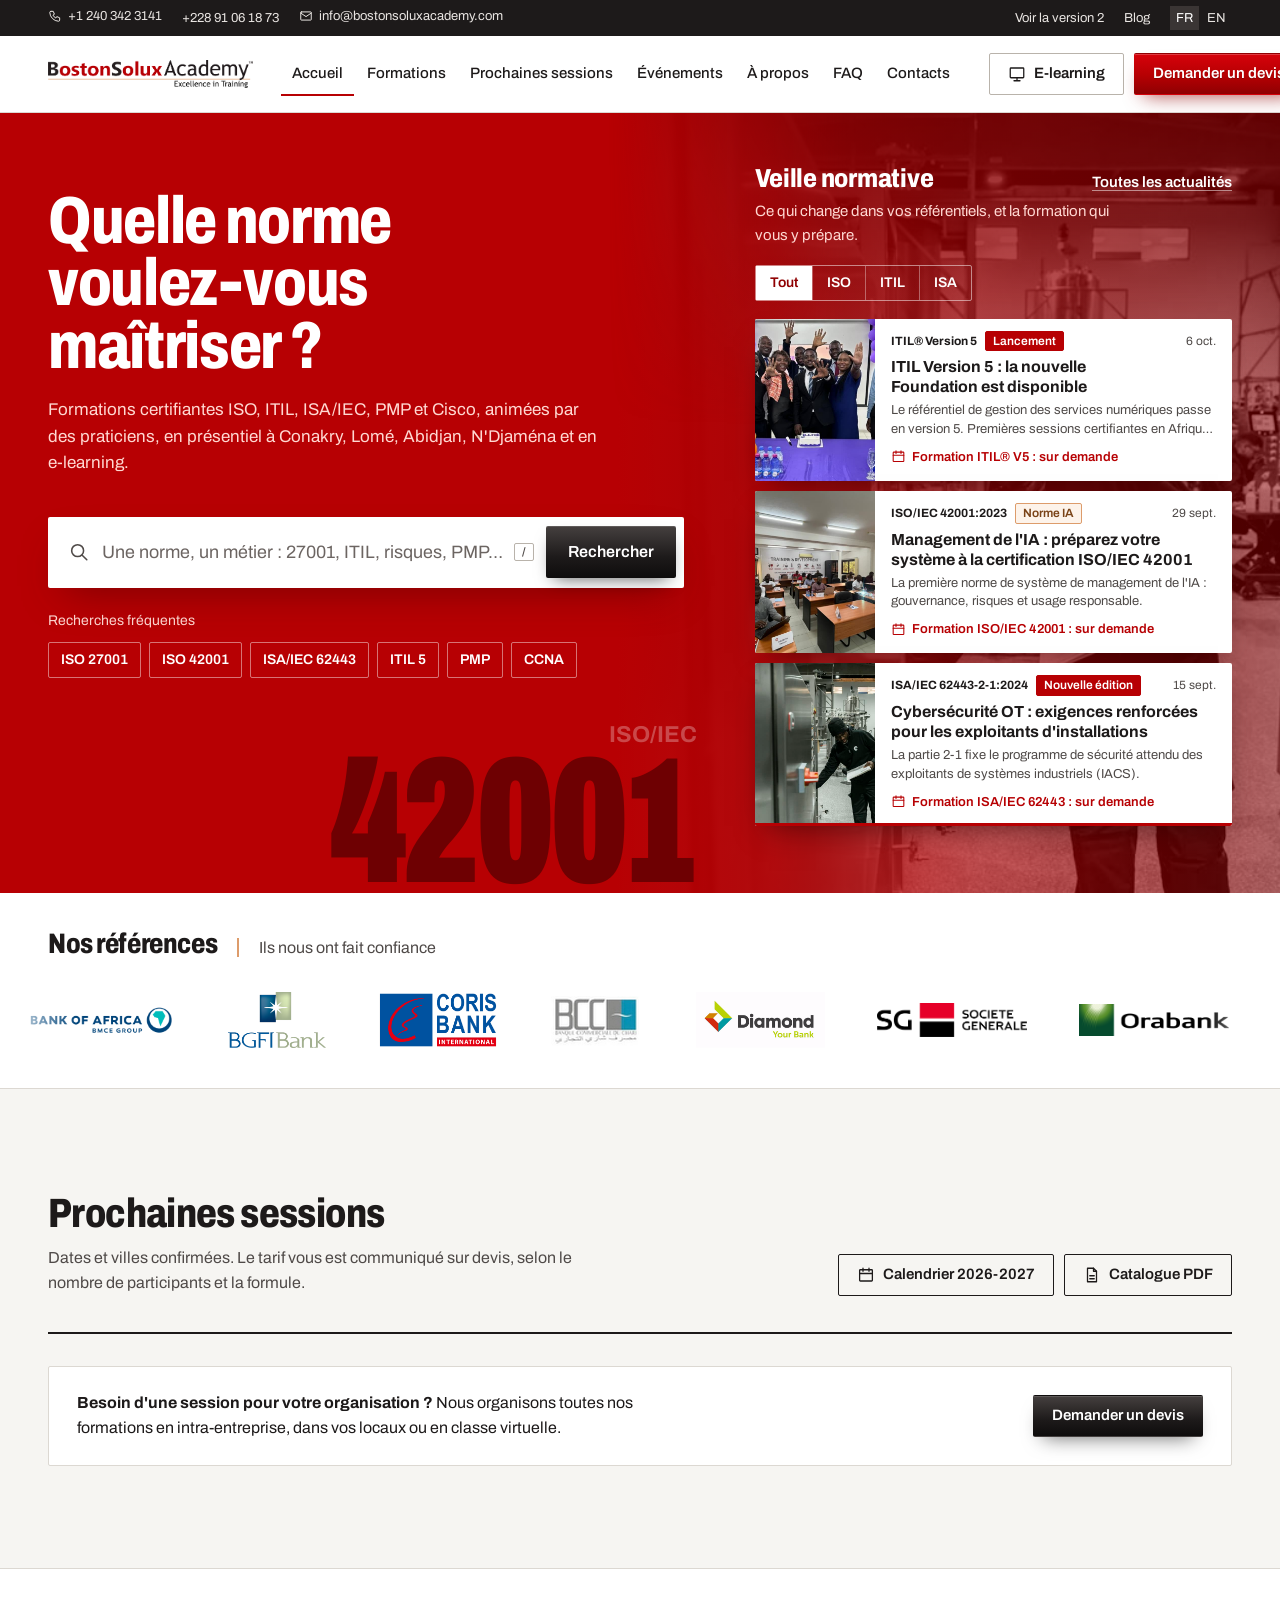
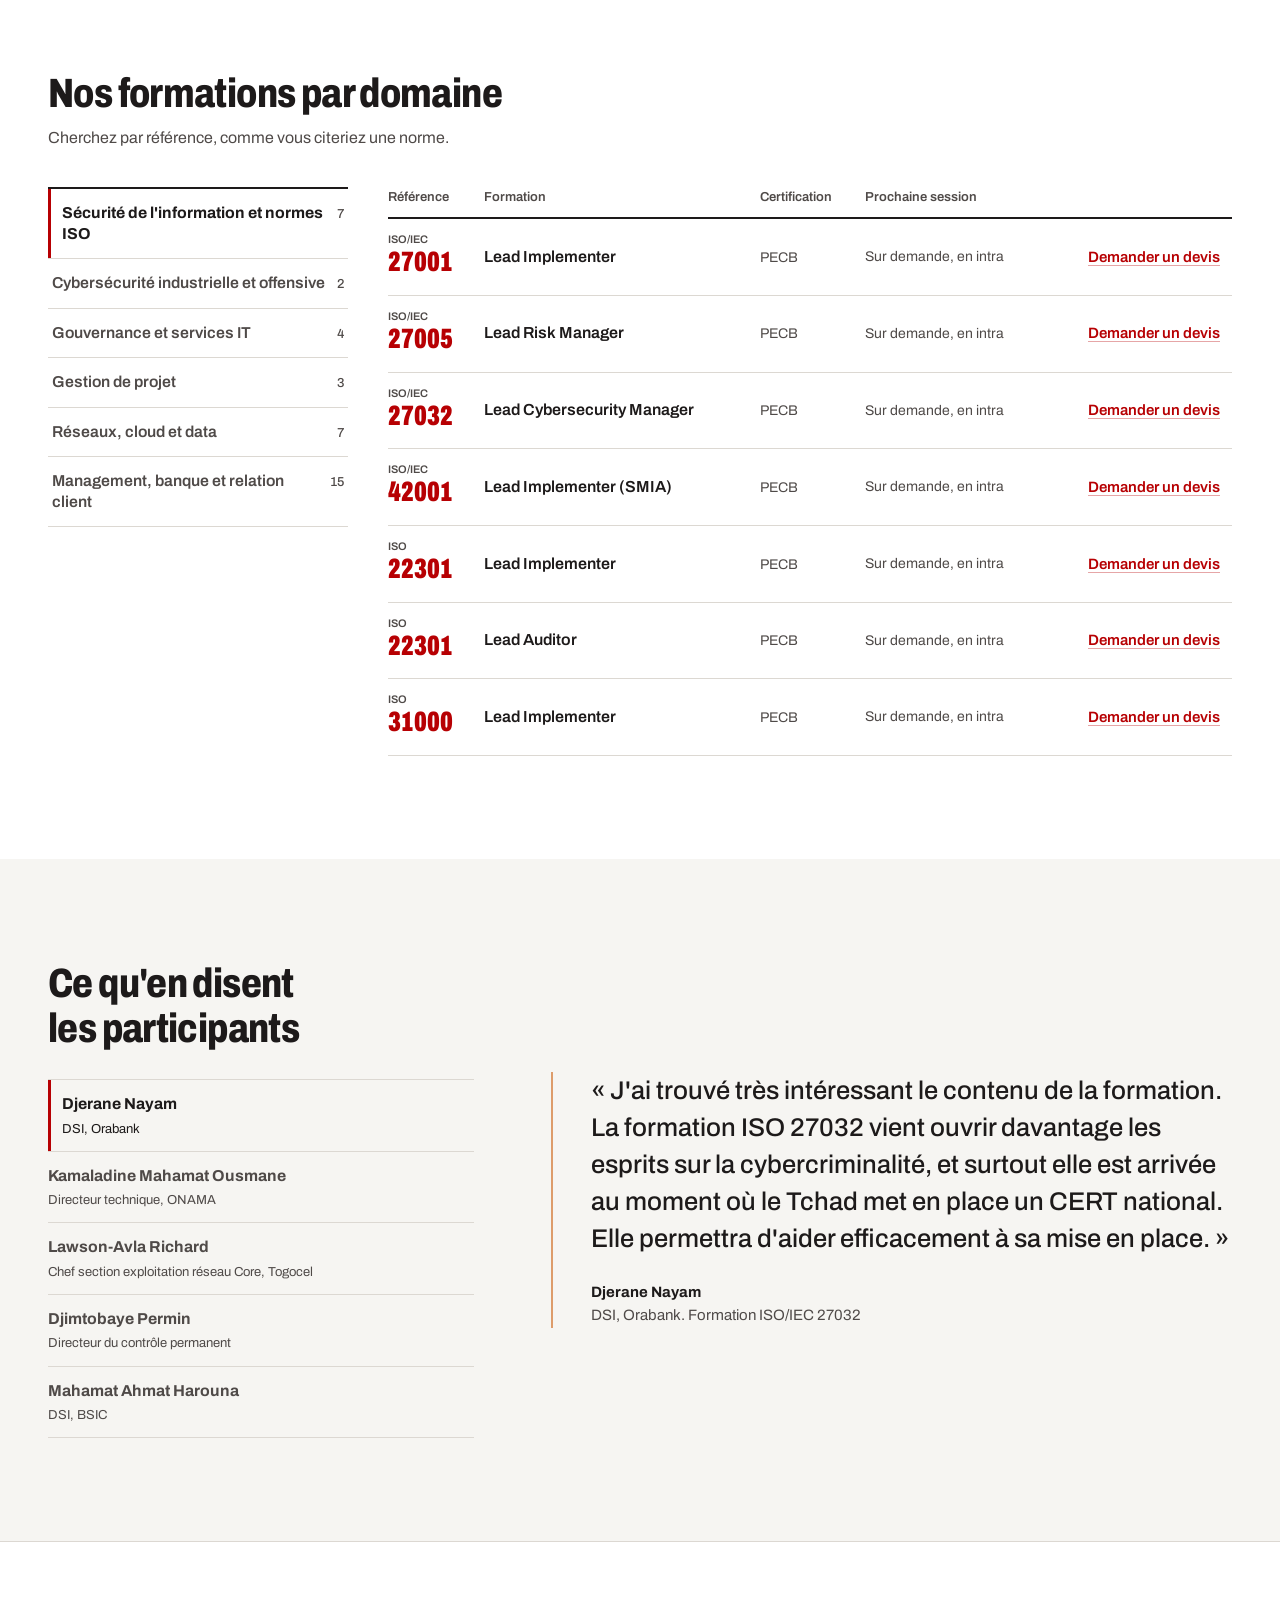
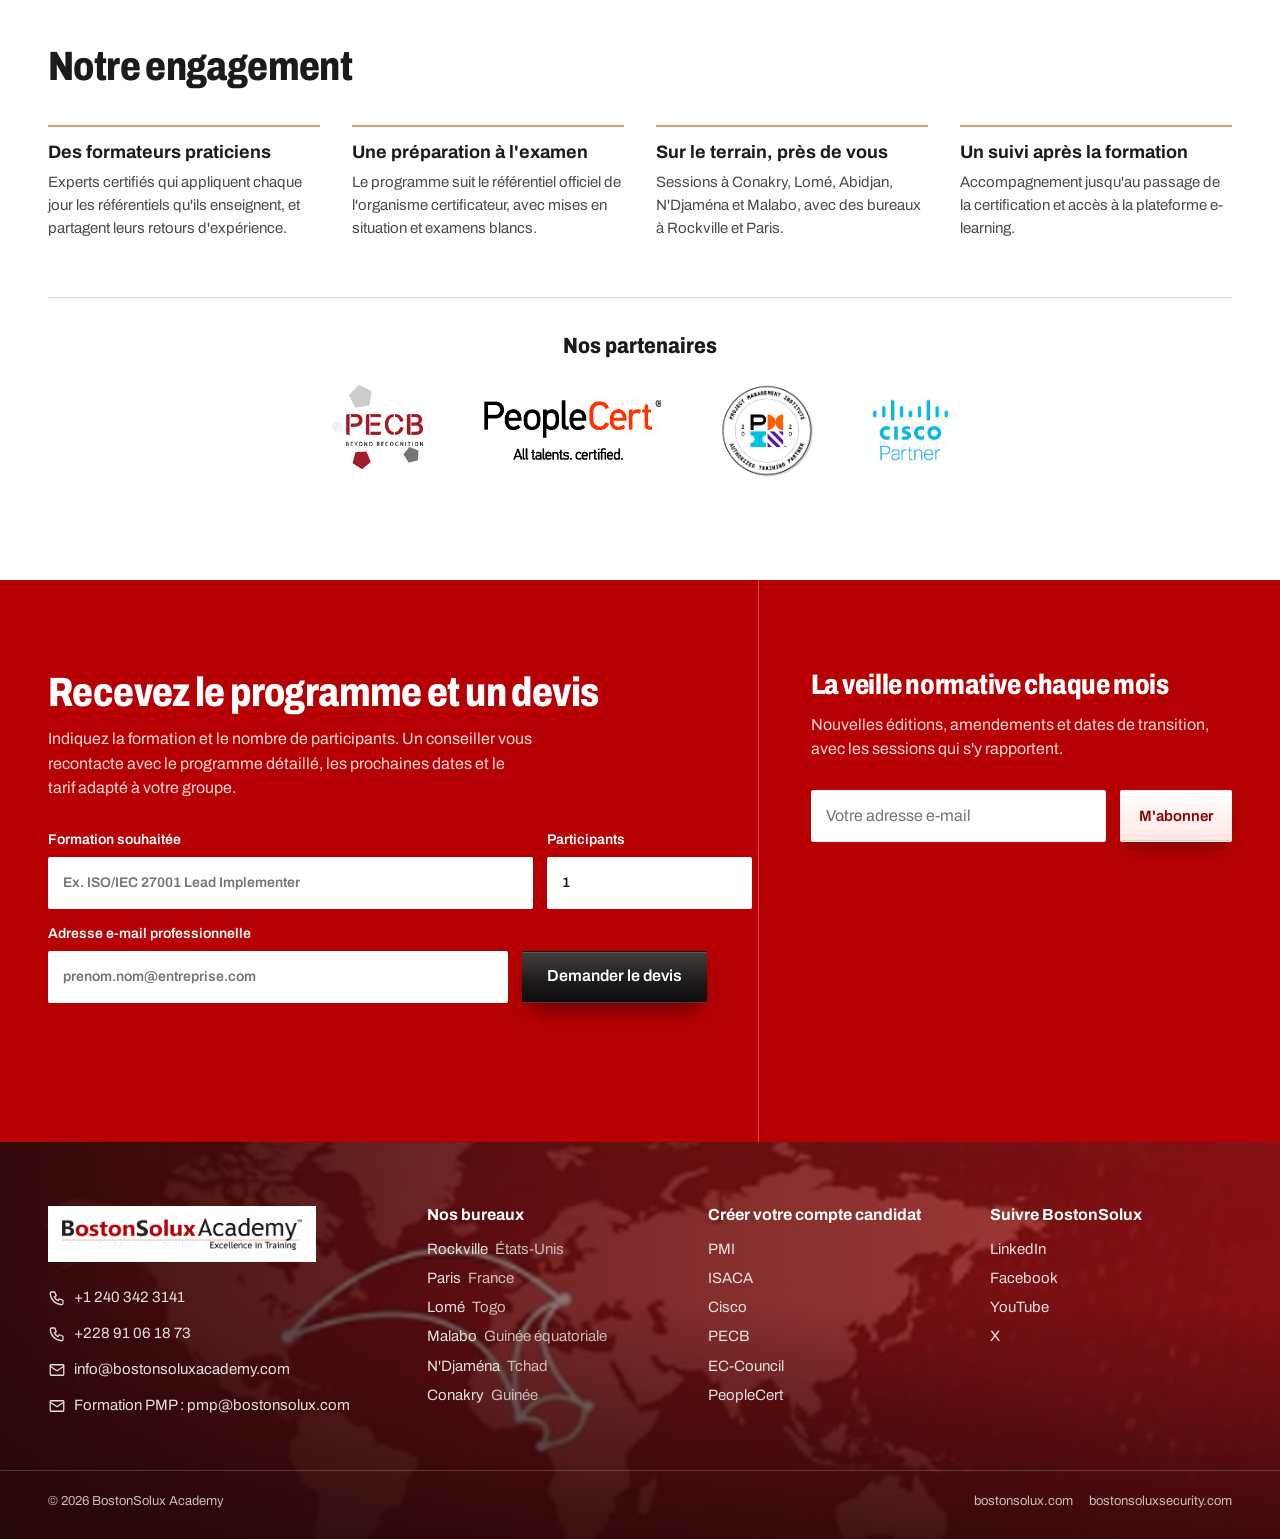
==== commit 716f004b: "Logos officiels des références et version 2 de la maquette V1 : - Logos des références remplacés par" ====
--- a/maquette/index.html
+++ b/maquette/index.html
@@ -33,6 +33,7 @@
         <li class="hide-sm"><a href="mailto:info@bostonsoluxacademy.com"><svg class="ic"><use href="#i-mail"/></svg>info@bostonsoluxacademy.com</a></li>
       </ul>
       <ul class="utility__links">
+        <li><a href="v2/">Voir la version 2</a></li>
         <li><a href="https://bostonsoluxacademy.com/">Blog</a></li>
         <li class="lang"><a href="#" aria-current="true">FR</a><a href="#">EN</a></li>
       </ul>
--- a/maquette/styles.css
+++ b/maquette/styles.css
@@ -325,6 +325,8 @@
 .marquee:hover .marquee__row, .marquee:focus-within .marquee__row { animation-play-state: paused; }
 .marquee__row li { flex: none; display: flex; align-items: center; justify-content: center; height: 72px; padding: 0 26px; }
 .marquee__row img { max-height: 56px; max-width: 150px; width: auto; height: auto; object-fit: contain; }
+.marquee__lockup { gap: 10px; }
+.marquee__lockup span { max-width: 17ch; font-size: 0.75rem; font-weight: 700; line-height: 1.25; color: #2b4a2b; text-align: left; }
 @keyframes marquee { to { transform: translateX(-50%); } }
 
 /* En-têtes de section */
@@ -441,8 +443,8 @@
 .form__msg { margin: 0; min-height: 1.5em; font-weight: 600; color: var(--white) !important; }
 .form--inline { grid-template-columns: minmax(0, 1fr) auto; }
 .form--inline .form__msg { grid-column: 1 / -1; }
-.cta .btn--red { background: var(--ink); }
-.cta .btn--red:hover { background: #000; }
+.cta .btn--red { background: linear-gradient(180deg, #45403f 0%, var(--ink) 60%, #0e0c0c 100%); box-shadow: 0 12px 24px -10px rgba(40, 0, 0, 0.8), inset 0 1px 0 rgba(255, 255, 255, 0.14); text-shadow: none; }
+.cta .btn--red:hover { background: linear-gradient(180deg, #57514f 0%, #2a2525 60%, #0e0c0c 100%); }
 
 /* Pied de page */
 .foot {
@@ -452,8 +454,8 @@
 .foot::before {
   content: ""; position: absolute; inset: 0; z-index: -1;
   background:
-    linear-gradient(90deg, rgba(24, 6, 7, 0.92) 0%, rgba(24, 6, 7, 0.72) 45%, rgba(24, 6, 7, 0.5) 100%),
-    linear-gradient(180deg, rgba(24, 6, 7, 0.2) 0%, rgba(24, 6, 7, 0.85) 100%);
+    linear-gradient(90deg, rgba(30, 6, 7, 0.86) 0%, rgba(30, 6, 7, 0.55) 40%, rgba(30, 6, 7, 0.25) 100%),
+    linear-gradient(180deg, rgba(30, 6, 7, 0) 40%, rgba(30, 6, 7, 0.7) 100%);
 }
 .foot__in { display: grid; grid-template-columns: 1.4fr 1fr 1fr 1fr; gap: 40px; padding-top: 64px; padding-bottom: 48px; }
 .foot__brand img { width: 240px; background: var(--white); padding: 12px 14px; box-sizing: content-box; }
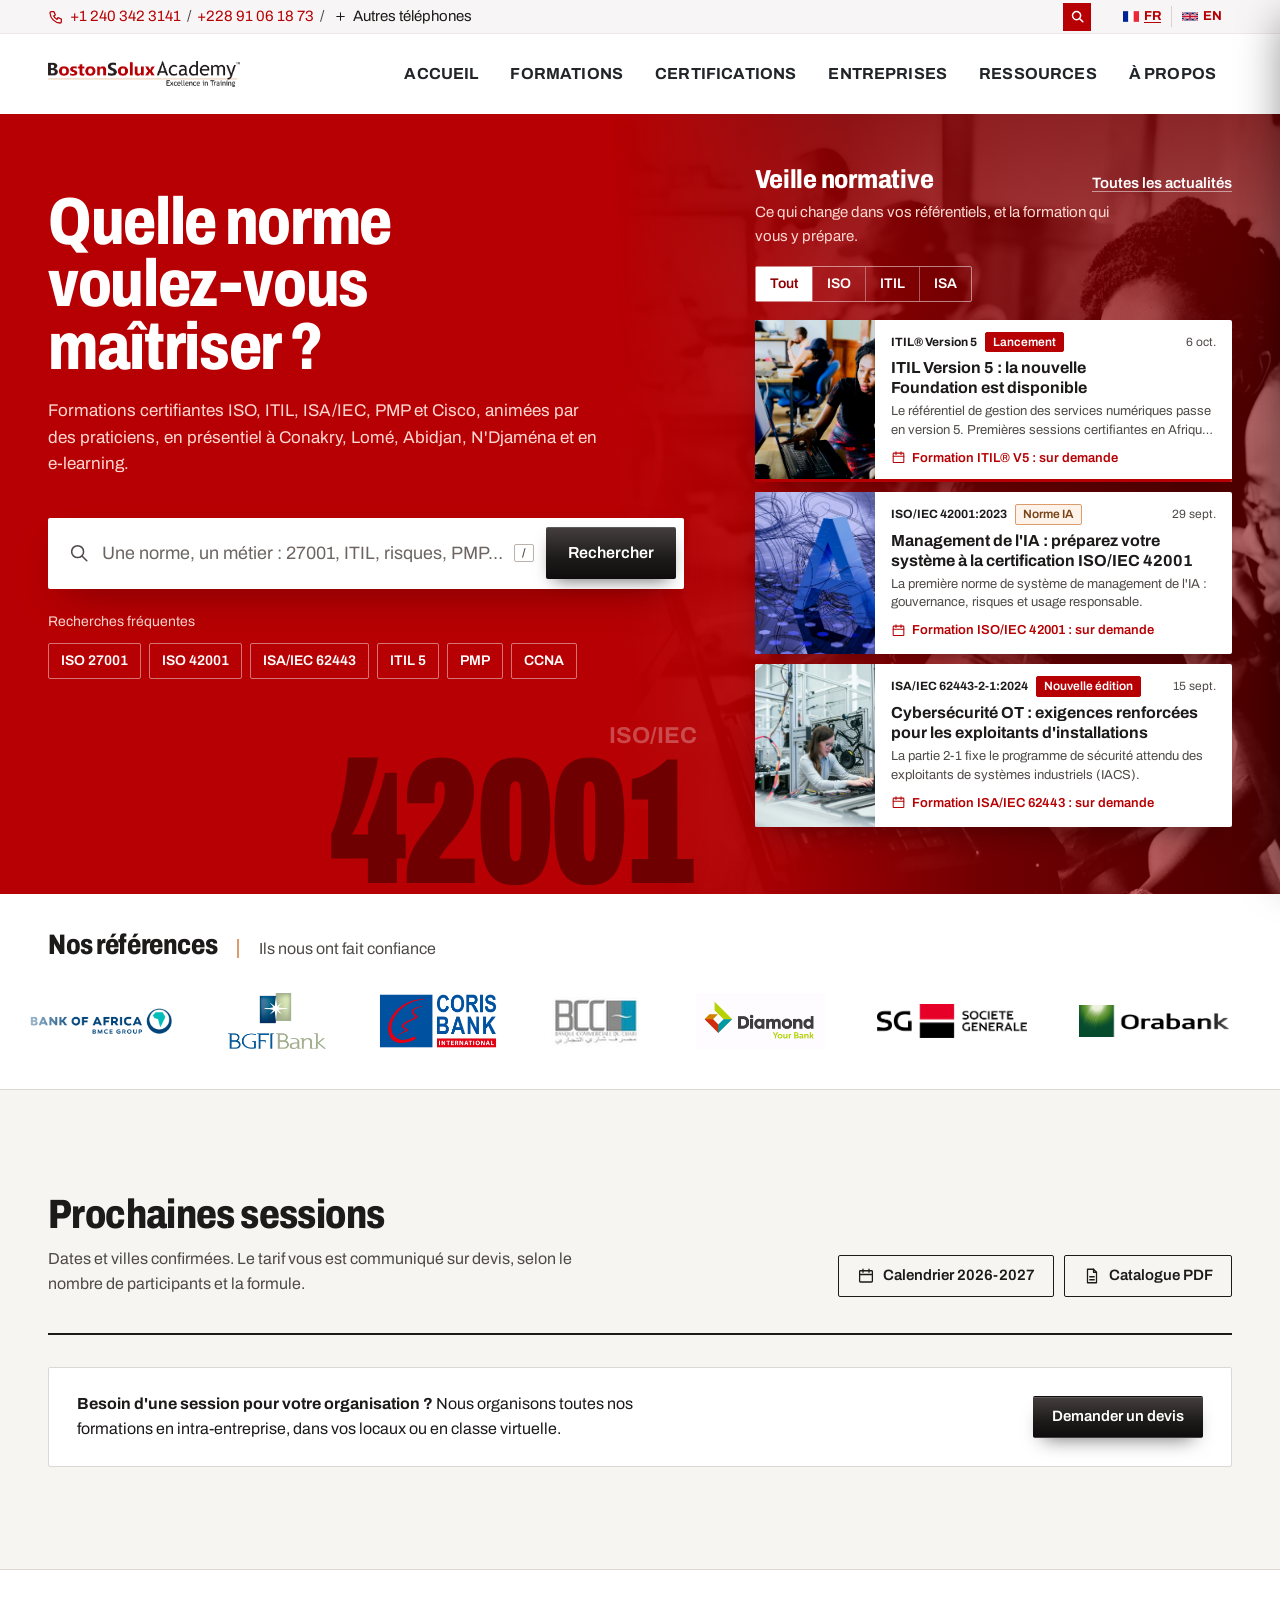
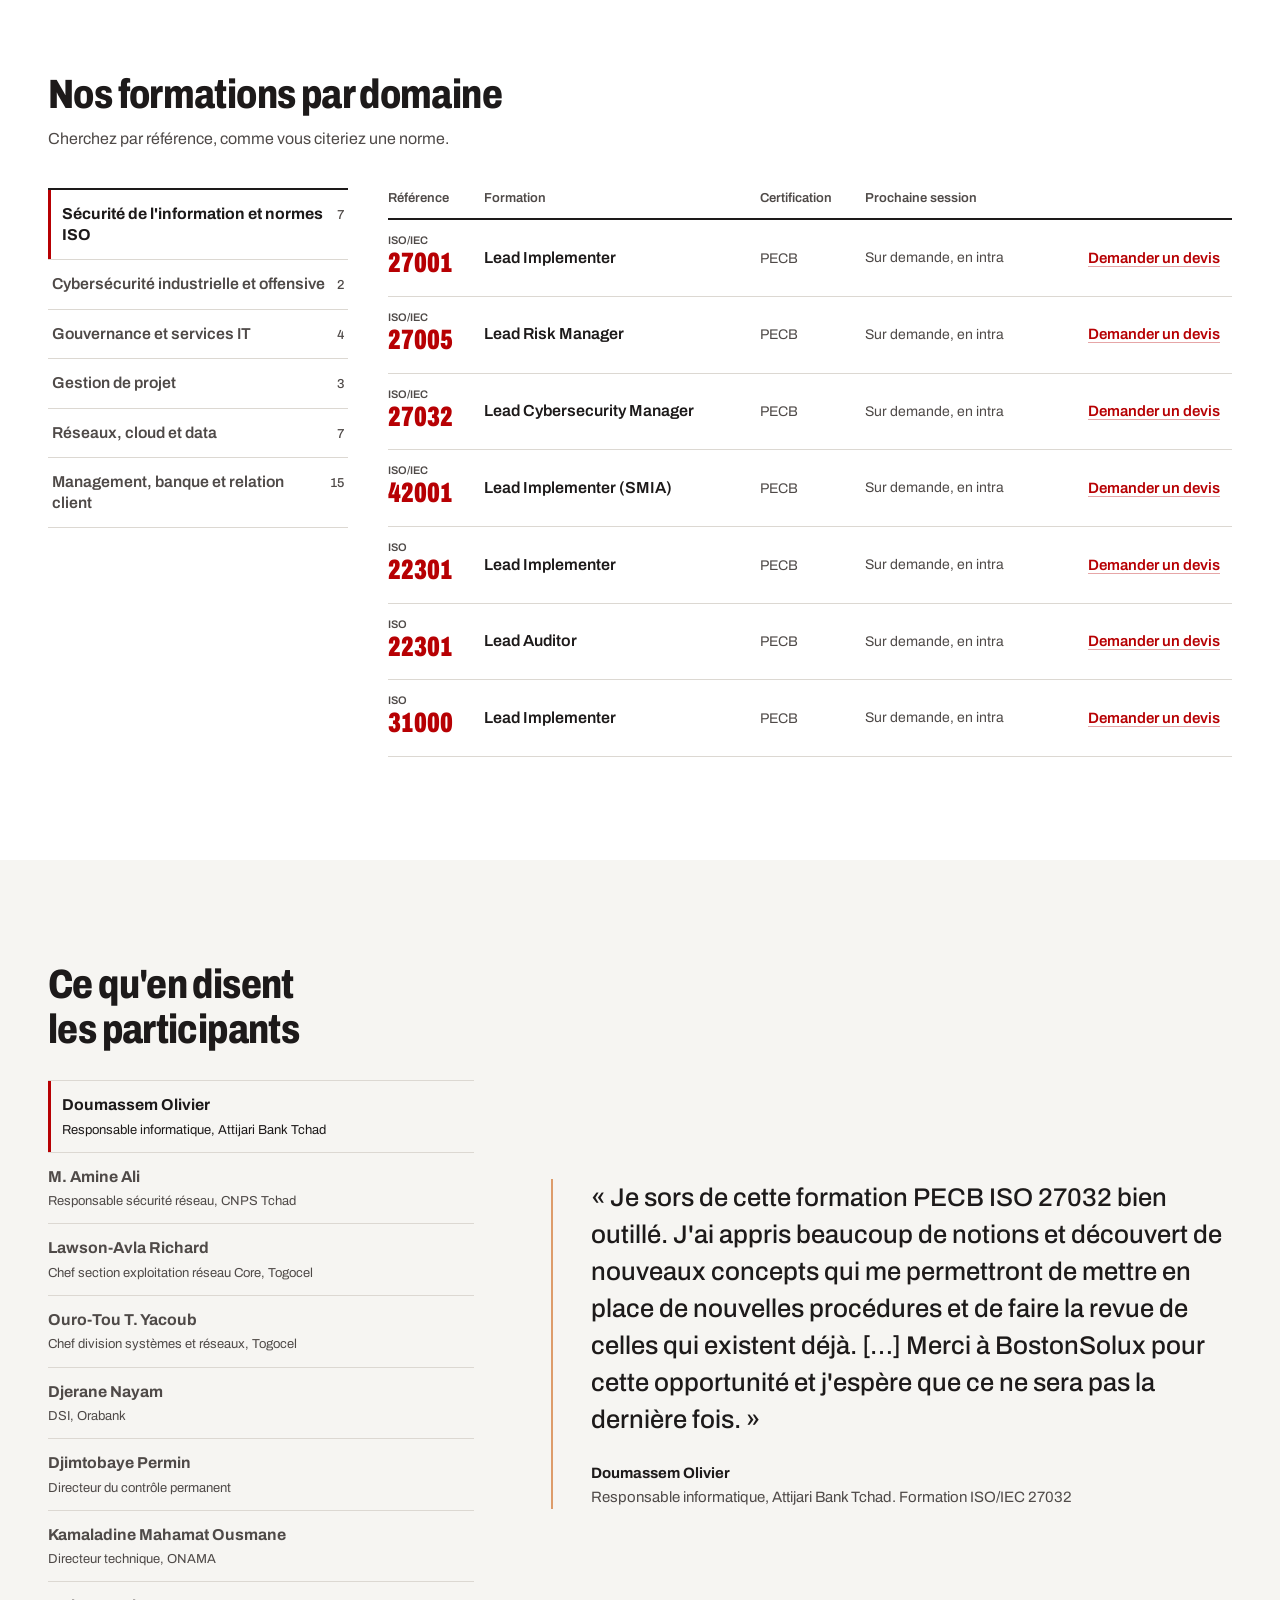
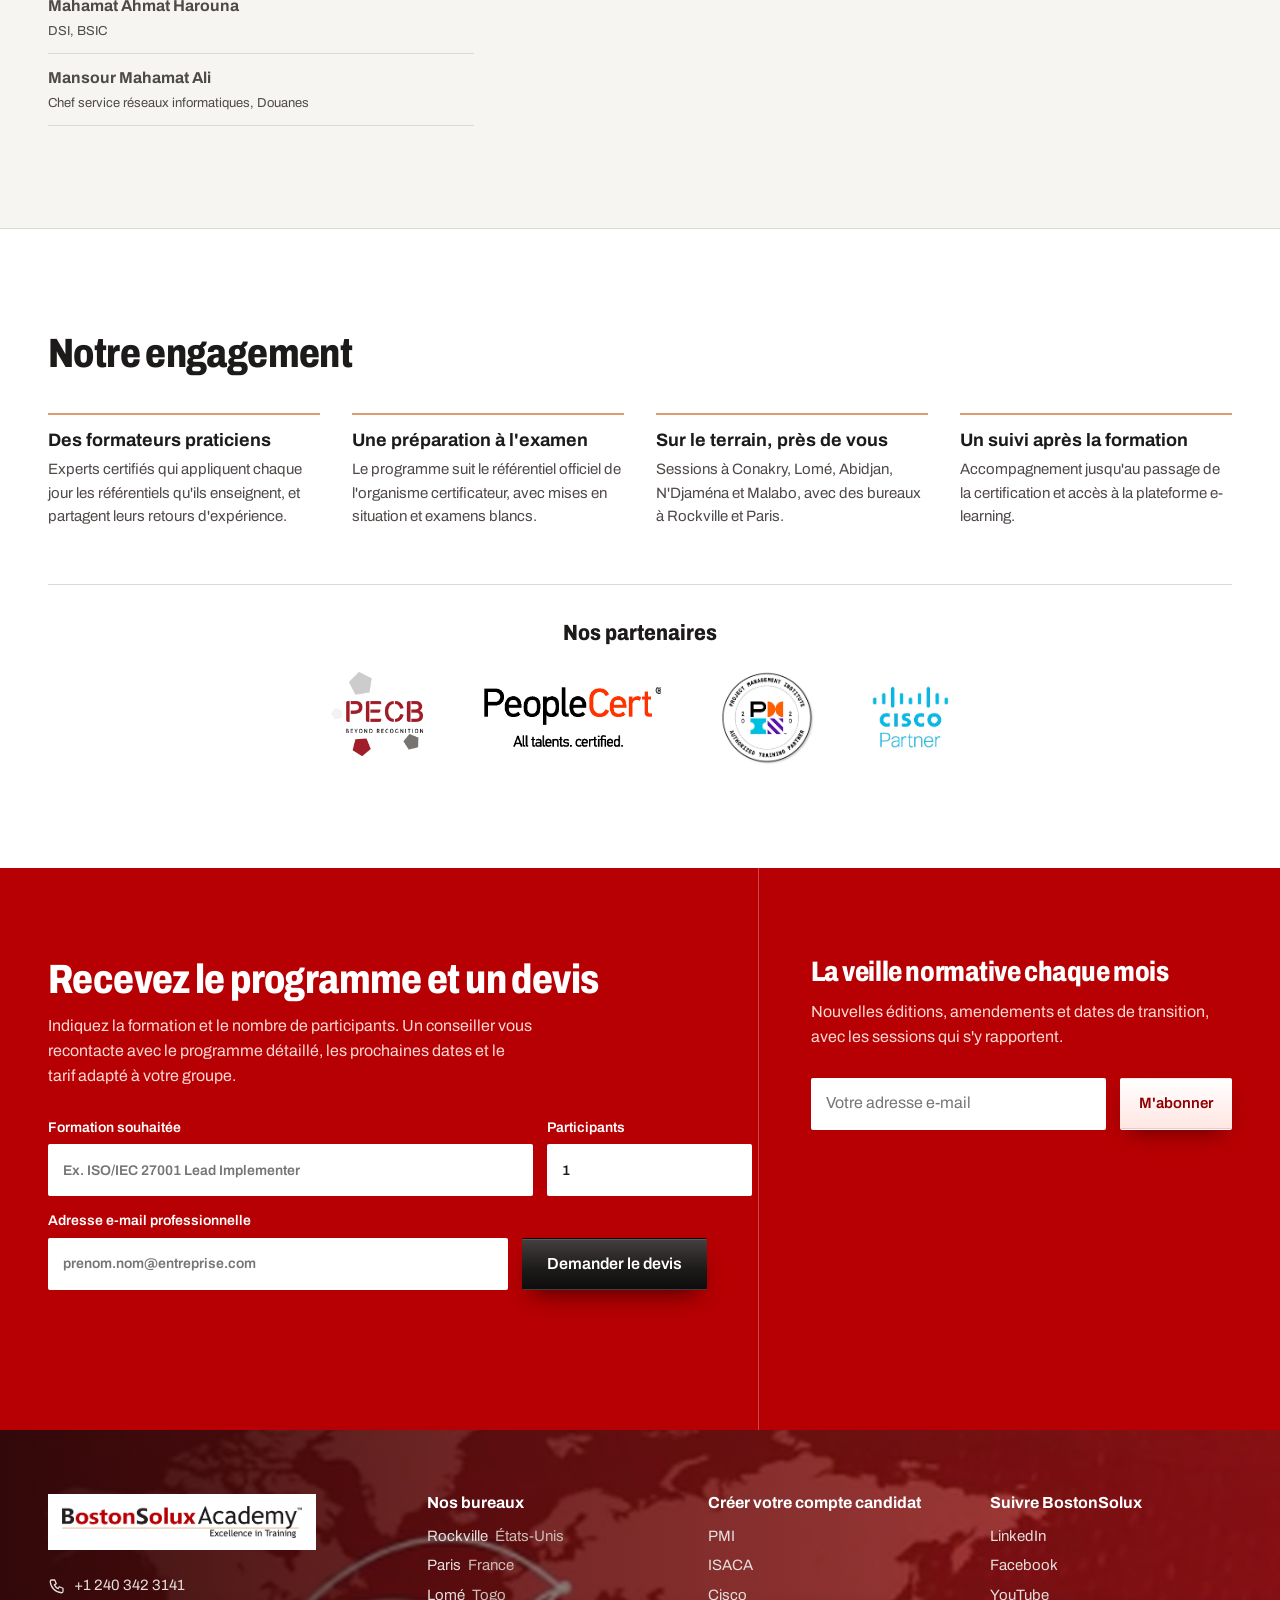
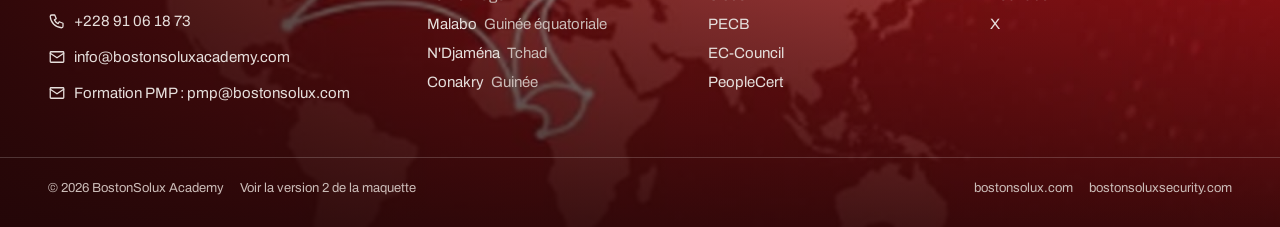
==== commit 38b73f22: "V2 ADDED" ====
--- a/maquette/index.html
+++ b/maquette/index.html
@@ -7,6 +7,7 @@
   <meta name="description" content="Formations certifiantes ISO, ITIL, ISA/IEC 62443, PMP et Cisco en présentiel à Conakry, Lomé, Abidjan, N'Djaména et en e-learning.">
   <link rel="preload" href="fonts/archivo-latin.woff2" as="font" type="font/woff2" crossorigin>
   <link rel="stylesheet" href="styles.css">
+  <link rel="stylesheet" href="menu/menu.css">
 </head>
 <body>
   <a class="skip" href="#contenu">Aller au contenu</a>
@@ -24,47 +25,7 @@
     <symbol id="i-play" viewBox="0 0 24 24"><rect x="3" y="4" width="18" height="13" rx="1"/><path d="M8 21h8M12 17v4"/></symbol>
   </svg>
 
-  <!-- Barre utilitaire -->
-  <div class="utility">
-    <div class="wrap utility__in">
-      <ul class="utility__contacts">
-        <li><a href="tel:+12403423141"><svg class="ic"><use href="#i-phone"/></svg>+1 240 342 3141</a></li>
-        <li><a href="tel:+22891061873">+228 91 06 18 73</a></li>
-        <li class="hide-sm"><a href="mailto:info@bostonsoluxacademy.com"><svg class="ic"><use href="#i-mail"/></svg>info@bostonsoluxacademy.com</a></li>
-      </ul>
-      <ul class="utility__links">
-        <li><a href="v2/">Voir la version 2</a></li>
-        <li><a href="https://bostonsoluxacademy.com/">Blog</a></li>
-        <li class="lang"><a href="#" aria-current="true">FR</a><a href="#">EN</a></li>
-      </ul>
-    </div>
-  </div>
-
-  <!-- Navigation -->
-  <header class="nav" id="nav">
-    <div class="wrap nav__in">
-      <a class="nav__logo" href="#"><img src="logo-bs-academy.png" alt="BostonSolux Academy, Excellence in Training" width="1114" height="150"></a>
-      <nav aria-label="Navigation principale">
-        <ul class="nav__menu" id="menu">
-          <li><a href="#" aria-current="page">Accueil</a></li>
-          <li><a href="#catalogue">Formations</a></li>
-          <li><a href="#sessions">Prochaines sessions</a></li>
-          <li><a href="#">Événements</a></li>
-          <li><a href="#">À propos</a></li>
-          <li><a href="#">FAQ</a></li>
-          <li><a href="#contact">Contacts</a></li>
-          <li class="nav__menu-extra"><a href="#">Plateforme e-learning</a></li>
-        </ul>
-      </nav>
-      <div class="nav__actions">
-        <a class="btn btn--ghost hide-md" href="#"><svg class="ic"><use href="#i-play"/></svg>E-learning</a>
-        <a class="btn btn--red" href="#devis">Demander un devis</a>
-        <button class="nav__burger" type="button" aria-expanded="false" aria-controls="menu" aria-label="Ouvrir le menu">
-          <svg class="ic ic--lg"><use href="#i-menu"/></svg>
-        </button>
-      </div>
-    </div>
-  </header>
+  <div id="site-header" data-base="" data-catalog="#catalogue" data-refs="#references" data-partners="#partenaires" data-voices="#temoignages"></div>
 
   <main id="contenu">
     <!-- En-tête : recherche + veille normative -->
@@ -125,7 +86,7 @@
     </section>
 
     <!-- Nos références -->
-    <section class="refs" aria-labelledby="refs-title">
+    <section class="refs" id="references" aria-labelledby="refs-title">
       <div class="wrap refs__head">
         <h2 id="refs-title">Nos références</h2>
         <p>Ils nous ont fait confiance</p>
@@ -181,7 +142,7 @@
     </section>
 
     <!-- Témoignages -->
-    <section class="voices" aria-labelledby="voices-title">
+    <section class="voices" id="temoignages" aria-labelledby="voices-title">
       <div class="wrap voices__in">
         <div class="voices__side">
           <h2 id="voices-title">Ce qu'en disent les participants</h2>
@@ -201,7 +162,7 @@
           <div><h3>Sur le terrain, près de vous</h3><p>Sessions à Conakry, Lomé, Abidjan, N'Djaména et Malabo, avec des bureaux à Rockville et Paris.</p></div>
           <div><h3>Un suivi après la formation</h3><p>Accompagnement jusqu'au passage de la certification et accès à la plateforme e-learning.</p></div>
         </div>
-        <div class="partners">
+        <div class="partners" id="partenaires">
           <h3>Nos partenaires</h3>
           <ul class="partners__list" id="partners-list"></ul>
         </div>
@@ -277,12 +238,13 @@
       </div>
     </div>
     <div class="wrap foot__legal">
-      <p>© 2026 BostonSolux Academy</p>
+      <p>© 2026 BostonSolux Academy <a href="v2/">Voir la version 2 de la maquette</a></p>
       <p><a href="https://www.bostonsolux.com">bostonsolux.com</a> <a href="https://www.bostonsoluxsecurity.com">bostonsoluxsecurity.com</a></p>
     </div>
   </footer>
 
   <script src="data.js"></script>
+  <script src="menu/menu.js"></script>
   <script src="app.js"></script>
 </body>
 </html>
--- a/maquette/styles.css
+++ b/maquette/styles.css
@@ -102,30 +102,7 @@
 .link { font-weight: 600; font-size: 0.9375rem; color: var(--red); text-decoration: underline; text-decoration-color: color-mix(in srgb, var(--red) 35%, transparent); }
 .link:hover { text-decoration-color: currentColor; }
 
-/* Barre utilitaire */
-.utility { background: var(--ink); color: #e9e5e2; font-size: 0.8125rem; }
-.utility__in { display: flex; justify-content: space-between; gap: 16px; min-height: 36px; align-items: center; }
-.utility ul { display: flex; gap: 20px; align-items: center; }
-.utility a { display: inline-flex; gap: 6px; align-items: center; text-decoration: none; }
-.utility a:hover { color: var(--white); text-decoration: underline; }
-.utility .ic { width: 14px; height: 14px; }
-.lang { display: flex; gap: 2px; }
-.lang a { padding: 2px 6px; }
-.lang a[aria-current] { background: #3a3534; color: var(--white); }
-
-/* Navigation */
-.nav { position: sticky; top: 0; z-index: 30; background: var(--white); border-bottom: 1px solid var(--rule); }
-.nav__in { display: flex; align-items: center; gap: 28px; min-height: 76px; }
-.nav__logo { flex: none; }
-.nav__logo img { width: clamp(170px, 16vw, 236px); }
-.nav nav { margin-right: auto; }
-.nav__menu { display: flex; gap: 2px; }
-.nav__menu a { display: block; white-space: nowrap; padding: 10px 11px; font-weight: 500; font-size: 0.9375rem; text-decoration: none; border-radius: var(--radius); }
-.nav__menu a:hover { background: var(--paper); }
-.nav__menu a[aria-current] { box-shadow: inset 0 -2px 0 var(--red); border-radius: 0; }
-.nav__menu-extra { display: none; }
-.nav__actions { display: flex; gap: 10px; align-items: center; }
-.nav__burger { display: none; background: none; border: 0; padding: 8px; cursor: pointer; }
+
 
 /* ===== En-tête : recherche + veille ===== */
 .hero {
@@ -472,19 +449,6 @@
 /* ===== Responsive ===== */
 @media (max-width: 1180px) {
   .hide-md { display: none; }
-  .nav__in { gap: 12px; }
-  .nav__burger { display: inline-flex; }
-  .nav nav { margin-right: 0; order: 3; }
-  .nav__actions { margin-left: auto; }
-  .nav__menu {
-    display: none; position: absolute; left: 0; right: 0; top: 100%;
-    flex-direction: column; gap: 0; background: var(--white); border-bottom: 1px solid var(--rule);
-    padding: 8px var(--gutter) 16px; box-shadow: 0 24px 40px -24px rgba(0, 0, 0, 0.3);
-  }
-  .nav__menu.is-open { display: flex; }
-  .nav__menu a { padding: 14px 4px; border-bottom: 1px solid var(--rule); font-size: 1rem; }
-  .nav__menu a[aria-current] { box-shadow: inset 3px 0 0 var(--red); padding-left: 12px; }
-  .nav__menu-extra { display: block; }
   .session { grid-template-columns: 96px minmax(0, 1fr) 190px; }
   .session__cta { grid-column: 2 / -1; }
   .commit__grid { grid-template-columns: repeat(2, minmax(0, 1fr)); }
@@ -511,9 +475,6 @@
 }
 @media (max-width: 720px) {
   .hide-sm { display: none; }
-  .utility__links li:first-child { display: none; }
-  .nav__actions .btn--red { min-height: 38px; padding: 0 12px; font-size: 0.875rem; }
-  .nav__logo img { width: 150px; }
   .hero__search { padding-bottom: 110px; }
   .news { grid-template-columns: 92px minmax(0, 1fr); }
   .news__body { padding: 10px 12px 12px; }
--- a/maquette/menu/menu.css
+++ b/maquette/menu/menu.css
@@ -0,0 +1,167 @@
+/* En-tête commun V1 / V2 : barre haute + barre principale + méga-menus + tiroir mobile
+   (structure inspirée d'oo2.fr, couleurs BostonSolux) */
+
+.m-top, .m-bar, .m-drawer, .m-veil { --m-red: #b70003; --m-red-deep: #8f0002; --m-ink: #1d1a1a; --m-ink-2: #4f4a48; --m-rule: #e6e1dc; --m-ochre: #dd9c6b; --m-ease: cubic-bezier(0.23, 1, 0.32, 1); }
+.m-ic { width: 16px; height: 16px; flex: none; fill: none; stroke: currentColor; stroke-width: 1.9; stroke-linecap: round; stroke-linejoin: round; }
+
+/* ---------- Barre haute ---------- */
+.m-top { background: #f7f5f5; color: var(--m-ink); font-size: 0.9375rem; border-bottom: 1px solid #ece8e6; }
+.m-top__in { display: flex; align-items: center; justify-content: space-between; gap: 12px 24px; min-height: 33px; flex-wrap: wrap; }
+.m-phones { display: flex; align-items: center; flex-wrap: wrap; gap: 0 6px; margin: 0; }
+.m-phones a { color: var(--m-red); text-decoration: none; display: inline-flex; align-items: center; gap: 6px; }
+.m-phones a:hover { text-decoration: underline; }
+.m-phones .m-sep { color: var(--m-ink-2); }
+.m-phones .m-more { color: var(--m-ink); margin-left: 4px; }
+.m-phones .m-more .m-ic { width: 13px; height: 13px; }
+.m-top__right { display: flex; align-items: center; gap: 22px; }
+.m-search { display: inline-grid; place-items: center; width: 28px; height: 28px; border: 0; border-radius: 0; cursor: pointer; color: #fff; background: var(--m-red); transition: background-color 160ms ease, transform 140ms var(--m-ease); }
+.m-search:hover { background: var(--m-red-deep); }
+.m-search:active { transform: scale(0.94); }
+.m-search .m-ic { width: 15px; height: 15px; stroke-width: 2.4; }
+.m-langs { display: flex; align-items: center; gap: 0; font-size: 0.8125rem; font-weight: 700; }
+.m-langs a { display: inline-flex; align-items: center; gap: 5px; padding: 0 10px; color: var(--m-red); text-decoration: none; }
+.m-langs a + a { border-left: 1px solid #d9d3cf; }
+.m-langs a[aria-current="true"] span { text-decoration: underline; text-underline-offset: 2px; }
+.m-flag { width: 16px; height: 11px; display: block; }
+
+/* ---------- Barre principale ---------- */
+.m-bar { position: sticky; top: 0; z-index: 50; background: #fff; transition: transform 320ms var(--m-ease), box-shadow 320ms ease; }
+.m-bar.is-scrolled { box-shadow: 0 8px 26px -16px rgba(0, 0, 0, 0.35); }
+.m-bar.is-hidden { transform: translateY(-100%); }
+.m-bar__in { position: relative; display: flex; align-items: center; justify-content: space-between; gap: 24px; min-height: 80px; }
+.m-logo { flex: none; display: block; }
+.m-logo img { width: clamp(170px, 15vw, 220px); height: auto; display: block; }
+.m-menu { display: flex; align-items: stretch; margin: 0; padding: 0; list-style: none; }
+.m-item { position: static; display: flex; }
+.m-link {
+  position: relative; display: inline-flex; align-items: center; height: 80px; padding: 0 16px;
+  background: none; border: 0; cursor: pointer; font: inherit; font-size: 1rem; font-weight: 700; text-transform: uppercase;
+  color: #212529; text-decoration: none; white-space: nowrap; letter-spacing: 0.01em;
+  transition: color 160ms ease;
+}
+.m-link::after {
+  content: ""; position: absolute; left: 50%; bottom: 0; width: 6px; height: 4px; margin-left: -3px;
+  background: var(--m-red); border-radius: 2px 2px 0 0; opacity: 0; transform: translateY(4px);
+  transition: opacity 180ms ease, transform 180ms var(--m-ease);
+}
+.m-link:hover, .m-item.is-open > .m-link { color: var(--m-red); }
+.m-link:hover::after, .m-item.is-open > .m-link::after { opacity: 1; transform: none; }
+.m-link:focus-visible { outline: 2px solid var(--m-red); outline-offset: -6px; }
+.m-burger { display: none; width: 44px; height: 44px; border: 0; background: none; cursor: pointer; color: var(--m-ink); place-items: center; }
+.m-burger .m-ic { width: 26px; height: 26px; stroke-width: 2.4; }
+
+/* ---------- Méga-menus ---------- */
+.m-panel {
+  position: absolute; top: 100%; left: var(--px, 0); z-index: 60;
+  display: flex; gap: 16px; padding: 16px; width: max-content; max-width: calc(100vw - 32px);
+  background: #fff; border: 1px solid #f0d9d6; border-top: 0; border-radius: 0 0 14px 14px;
+  box-shadow: 0 18px 45px rgba(60, 4, 6, 0.16);
+  opacity: 0; visibility: hidden; transform: translateY(8px);
+  transition: opacity 180ms var(--m-ease), transform 180ms var(--m-ease), visibility 0s linear 180ms;
+}
+.m-item.is-open > .m-panel { opacity: 1; visibility: visible; transform: none; transition: opacity 180ms var(--m-ease), transform 180ms var(--m-ease), visibility 0s; }
+.m-close { position: absolute; top: 6px; right: 8px; width: 30px; height: 30px; border: 0; background: none; cursor: pointer; font-size: 21px; line-height: 1; color: #3a0607; border-radius: 50%; }
+.m-close:hover { background: #f7f0ef; }
+
+/* Carte de mise en avant (sombre) */
+.m-feature {
+  position: relative; overflow: hidden; display: flex; flex-direction: column; gap: 10px; width: 236px; padding: 18px;
+  border-radius: 10px; color: #fff; text-decoration: none;
+  background: radial-gradient(120% 90% at 100% 0%, rgba(221, 156, 107, 0.28), transparent 55%), linear-gradient(160deg, #7a0003 0%, #3a0607 100%);
+}
+.m-feature__art { display: grid; place-items: center; width: 100%; height: 108px; border-radius: 8px; overflow: hidden; background: rgba(255, 255, 255, 0.06); color: var(--m-ochre); }
+.m-feature__art img { width: 100%; height: 100%; object-fit: cover; transition: transform 500ms var(--m-ease); }
+.m-feature:hover .m-feature__art img { transform: scale(1.06); }
+.m-feature__art .m-ic { width: 34px; height: 34px; stroke-width: 1.6; }
+.m-feature h2 { margin: 4px 0 0; font-size: 1.25rem; font-weight: 800; line-height: 1.15; color: #fff; }
+.m-feature p { margin: 0; font-size: 0.875rem; font-weight: 600; line-height: 1.4; color: #f6dcd6; }
+.m-cta { align-self: flex-start; margin-top: 6px; padding: 7px 13px; border-radius: 999px; background: var(--m-ochre); color: #3a1406; font-size: 0.8125rem; font-weight: 700; transition: transform 200ms var(--m-ease), background-color 160ms ease; }
+.m-feature:hover .m-cta { background: #ecb487; transform: translateX(3px); }
+
+/* Variante claire « catalogue » */
+.m-feature--light { flex-direction: row; align-items: center; width: 330px; color: #3a0607; background: linear-gradient(150deg, #fbf3ef, #f3e3dc); border: 1px solid #f0d9d6; }
+.m-feature--light h2 { color: #3a0607; font-size: 1rem; }
+.m-feature--light p { color: #6b3a35; font-weight: 400; font-size: 0.75rem; }
+.m-feature--light .m-cta { font-size: 0.75rem; }
+.m-book {
+  flex: none; width: 92px; height: 124px; border-radius: 3px 8px 8px 3px; padding: 10px 8px; display: flex; flex-direction: column; justify-content: space-between;
+  background: linear-gradient(160deg, #c40008, #6e0002); color: #fff; box-shadow: -4px 0 0 #4c0002 inset, 0 12px 20px -10px rgba(60, 0, 0, 0.6);
+  transform: rotate(-4deg); transition: transform 300ms var(--m-ease);
+}
+.m-feature--light:hover .m-book { transform: rotate(0deg) translateY(-3px); }
+.m-book b { font-size: 0.6875rem; line-height: 1.1; font-weight: 800; }
+.m-book span { font-size: 0.5625rem; font-weight: 600; color: #ffd8d2; }
+.m-book i { display: block; width: 26px; height: 2px; background: var(--m-ochre); }
+
+/* Colonne de liens */
+.m-content { display: flex; flex-direction: column; min-width: 210px; padding: 6px 30px 4px 4px; }
+.m-label { margin: 0 0 10px; font-size: 0.6875rem; font-weight: 800; text-transform: uppercase; letter-spacing: 0.06em; color: var(--m-red); }
+.m-links { list-style: none; margin: 0; padding: 0; display: grid; gap: 2px; }
+.m-links a, .m-links button {
+  width: 100%; display: flex; align-items: center; gap: 10px; padding: 7px 10px; border: 0; border-radius: 6px; background: none; cursor: pointer;
+  font: inherit; font-size: 0.875rem; color: #3a0607; text-decoration: none; text-align: left; white-space: nowrap;
+  transition: background-color 140ms ease, color 140ms ease, padding 200ms var(--m-ease);
+}
+.m-links .m-ic { color: var(--m-red); }
+.m-links a:hover, .m-links button:hover, .m-links button[aria-selected="true"] { background: #fbf0ee; color: var(--m-red-deep); padding-left: 14px; }
+.m-links button .m-chev { margin-left: auto; width: 13px; height: 13px; opacity: 0.6; }
+.m-foot { margin-top: auto; padding-top: 12px; border-top: 1px solid var(--m-rule); }
+.m-foot a { display: inline-flex; align-items: center; gap: 8px; font-size: 0.8125rem; font-weight: 700; color: var(--m-red); text-decoration: none; }
+.m-foot a:hover { text-decoration: underline; }
+
+/* Certifications : 3e colonne */
+.m-certs { width: 270px; padding: 6px 4px 4px 18px; border-left: 1px solid var(--m-rule); }
+.m-certs ul { list-style: none; margin: 0; padding: 0; display: grid; gap: 2px; }
+.m-certs a { display: grid; grid-template-columns: 74px 1fr; align-items: center; gap: 10px; padding: 6px 8px; border-radius: 6px; text-decoration: none; color: #3a0607; font-size: 0.8125rem; line-height: 1.3; transition: background-color 140ms ease; }
+.m-certs a:hover { background: #fbf0ee; }
+.m-certs b { font-size: 0.875rem; font-weight: 800; color: var(--m-red); font-stretch: 75%; white-space: nowrap; }
+.m-certs p { margin: 8px 0 0; font-size: 0.8125rem; color: var(--m-ink-2); }
+.m-certs .is-in { animation: mFade 220ms var(--m-ease); }
+@keyframes mFade { from { opacity: 0; transform: translateX(6px); } }
+
+/* ---------- Tiroir mobile ---------- */
+.m-veil { position: fixed; inset: 0; z-index: 90; background: rgba(20, 6, 7, 0.45); opacity: 0; visibility: hidden; transition: opacity 260ms ease, visibility 0s linear 260ms; }
+.m-drawer {
+  position: fixed; top: 0; right: 0; bottom: 0; z-index: 91; width: min(86vw, 360px); overflow: hidden;
+  background: #f3f3f3; box-shadow: -20px 0 40px -20px rgba(0, 0, 0, 0.4);
+  transform: translateX(100%); transition: transform 320ms cubic-bezier(0.32, 0.72, 0, 1);
+}
+body.m-open .m-veil { opacity: 1; visibility: visible; transition: opacity 260ms ease; }
+body.m-open .m-drawer { transform: none; }
+body.m-open { overflow: hidden; }
+.m-drawer__head { display: flex; align-items: center; justify-content: center; position: relative; height: 44px; border-bottom: 1px solid #dedede; color: #9b9b9b; font-size: 1rem; }
+.m-drawer__close { position: absolute; left: 8px; top: 4px; width: 36px; height: 36px; border: 0; background: none; cursor: pointer; color: var(--m-ink); display: grid; place-items: center; }
+.m-drawer__close .m-ic { width: 20px; height: 20px; }
+.m-pages { position: relative; height: calc(100% - 44px); }
+.m-page { position: absolute; inset: 0; overflow-y: auto; background: #f3f3f3; transition: transform 320ms cubic-bezier(0.32, 0.72, 0, 1); }
+.m-page[data-pos="right"] { transform: translateX(100%); }
+.m-page[data-pos="left"] { transform: translateX(-30%); }
+.m-page ul { list-style: none; margin: 0; padding: 0; }
+.m-page li { display: flex; border-bottom: 1px solid #dedede; }
+.m-page li > a, .m-page li > span { flex: 1; display: flex; align-items: center; gap: 10px; min-height: 44px; padding: 0 20px 0 30px; color: #1f1f1f; font-size: 1rem; text-decoration: none; }
+.m-page li > a .m-ic { color: var(--m-red); }
+.m-page .m-next { width: 52px; border: 0; border-left: 1px solid #dedede; background: none; cursor: pointer; color: #8a8a8a; display: grid; place-items: center; }
+.m-page .m-next .m-ic, .m-back .m-ic { width: 18px; height: 18px; }
+.m-back { width: 100%; display: flex; align-items: center; gap: 8px; min-height: 44px; padding: 0 16px; border: 0; border-bottom: 1px solid #dedede; background: #ebebeb; cursor: pointer; font: inherit; font-weight: 700; color: var(--m-ink); }
+.m-page__cta { padding: 18px 20px; }
+.m-page__cta a { display: flex; justify-content: center; padding: 12px; border-radius: 6px; background: linear-gradient(180deg, #d6020b, #8f0002); color: #fff; font-weight: 700; text-decoration: none; }
+
+/* ---------- Points de rupture ---------- */
+@media (max-width: 1240px) {
+  .m-link { padding: 0 11px; font-size: 0.9375rem; }
+}
+@media (max-width: 1080px) {
+  .m-menu { display: none; }
+  .m-burger { display: grid; }
+  .m-bar__in { min-height: 72px; }
+}
+@media (max-width: 720px) {
+  .m-top { font-size: 0.8125rem; }
+  .m-top__in { padding-top: 4px; padding-bottom: 4px; }
+  .m-phones .m-hide-sm { display: none; }
+  .m-logo img { width: 160px; }
+}
+@media (prefers-reduced-motion: reduce) {
+  .m-panel, .m-drawer, .m-page, .m-veil, .m-link::after { transition-duration: 1ms !important; }
+  .m-certs .is-in { animation: none; }
+}
